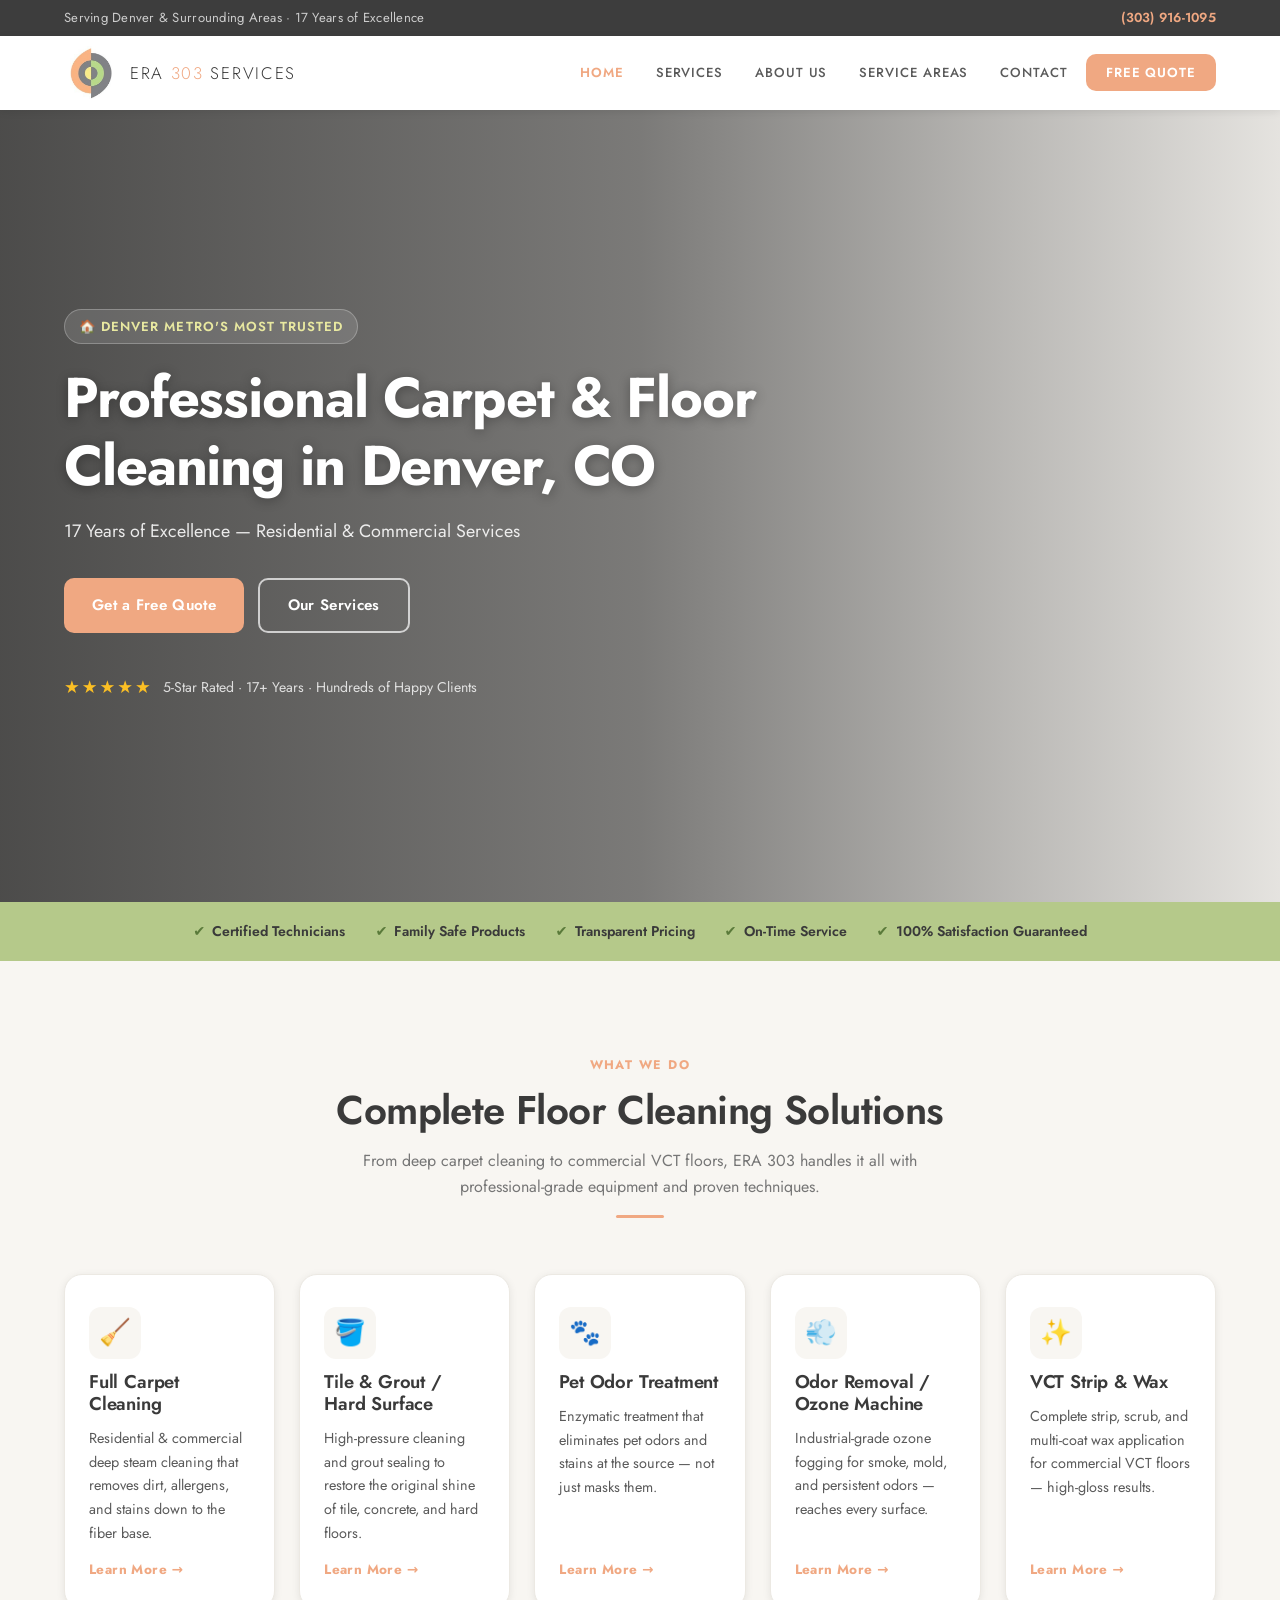
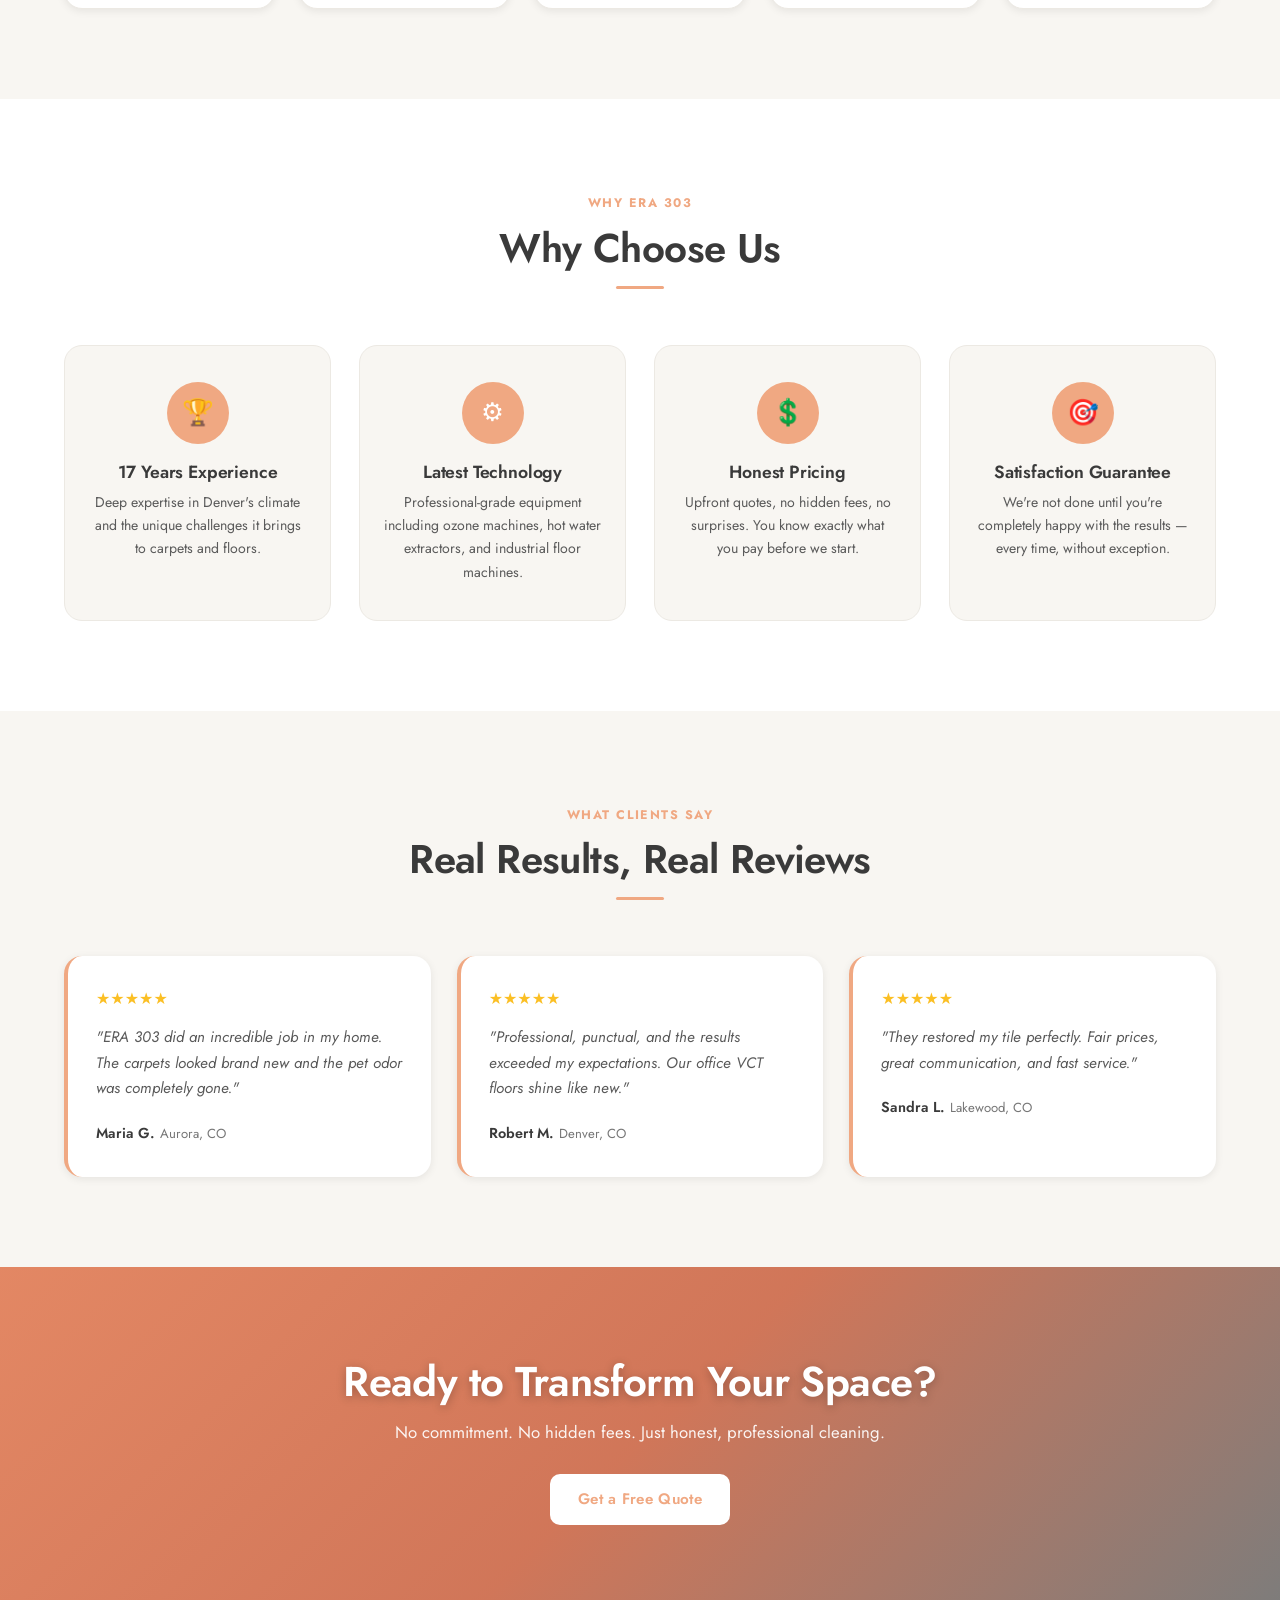
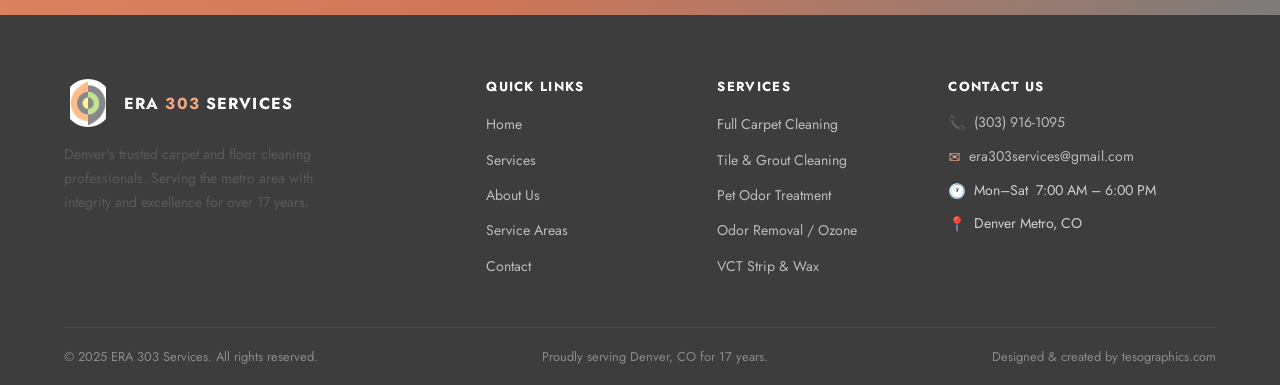
==== index.html @ 2f14921b "Areas: remove map placeholder; Footer: add tesographics.com credit Co-Authored-By: Claude Sonnet 4.6" ====
<!DOCTYPE html>
<html lang="en">
<head>
  <meta charset="UTF-8" />
  <meta name="viewport" content="width=device-width, initial-scale=1.0" />
  <title>ERA 303 Services | Professional Carpet & Floor Cleaning — Denver, CO</title>
  <meta name="description" content="ERA 303 Services — 17 years of professional carpet, tile, and floor cleaning across Denver and the surrounding metro area. Get a free quote today." />
  <link rel="stylesheet" href="styles.css" />
  <link rel="preconnect" href="https://fonts.googleapis.com" />
  <link rel="preconnect" href="https://fonts.gstatic.com" crossorigin />
  <link href="https://fonts.googleapis.com/css2?family=Cormorant+Garamond:ital,wght@0,400;0,500;0,600;0,700;1,400;1,600&family=Jost:wght@300;400;500;600;700&display=swap" rel="stylesheet" />
</head>
<body>

  <!-- TOP BAR -->
  <div class="top-bar">
    <div class="container">
      <span>Serving Denver &amp; Surrounding Areas &middot; 17 Years of Excellence</span>
      <a href="tel:+13039161095">(303) 916-1095</a>
    </div>
  </div>

  <!-- NAVBAR -->
  <header class="navbar">
    <div class="container">
      <nav class="nav-inner">
        <a href="index.html" class="nav-logo">
          <img src="assets/logo-icon.jpg" alt="ERA 303 Services Logo" />
          <span class="nav-logo-text">ERA <span>303</span> SERVICES</span>
        </a>
        <ul class="nav-links">
          <li><a href="index.html" class="active">Home</a></li>
          <li><a href="services.html">Services</a></li>
          <li><a href="about.html">About Us</a></li>
          <li><a href="areas.html">Service Areas</a></li>
          <li><a href="contact.html">Contact</a></li>
          <li><a href="contact.html" class="nav-cta">Free Quote</a></li>
        </ul>
        <button class="hamburger" aria-label="Toggle menu" aria-expanded="false">
          <span></span><span></span><span></span>
        </button>
      </nav>
    </div>
    <nav class="mobile-nav" aria-label="Mobile navigation">
      <a href="index.html" class="active">Home</a>
      <a href="services.html">Services</a>
      <a href="about.html">About Us</a>
      <a href="areas.html">Service Areas</a>
      <a href="contact.html">Contact</a>
      <a href="contact.html" class="nav-cta">Free Quote</a>
    </nav>
  </header>

  <main>

    <!-- HERO -->
    <section class="hero">
      <video class="hero-video" autoplay muted loop playsinline preload="auto">
        <source src="assets/hero-video.mp4" type="video/mp4">
      </video>
      <div class="hero-overlay"></div>
      <div class="container">
        <div class="hero-content">
          <div class="hero-badge">&#127968; Denver Metro's Most Trusted</div>
          <h1>Professional Carpet &amp; Floor Cleaning in Denver, CO</h1>
          <p class="hero-sub">17 Years of Excellence &mdash; Residential &amp; Commercial Services</p>
          <div class="hero-buttons">
            <a href="contact.html" class="btn btn-primary">Get a Free Quote</a>
            <a href="services.html" class="btn btn-outline">Our Services</a>
          </div>
          <div class="hero-stars">
            <span class="stars">&#9733;&#9733;&#9733;&#9733;&#9733;</span>
            <span>5-Star Rated &middot; 17+ Years &middot; Hundreds of Happy Clients</span>
          </div>
        </div>
      </div>
    </section>

    <!-- TRUST STRIP -->
    <div class="trust-strip">
      <div class="container">
        <ul>
          <li>Certified Technicians</li>
          <li>Family Safe Products</li>
          <li>Transparent Pricing</li>
          <li>On-Time Service</li>
          <li>100% Satisfaction Guaranteed</li>
        </ul>
      </div>
    </div>

    <!-- SERVICES PREVIEW -->
    <section class="section" id="services">
      <div class="container">
        <div class="section-header fade-up">
          <span class="overline">What We Do</span>
          <h2>Complete Floor Cleaning Solutions</h2>
          <p>From deep carpet cleaning to commercial VCT floors, ERA 303 handles it all with professional-grade equipment and proven techniques.</p>
          <div class="divider"></div>
        </div>
        <div class="services-grid">
          <div class="service-card fade-up delay-1">
            <div class="service-icon">🧹</div>
            <h3>Full Carpet Cleaning</h3>
            <p>Residential &amp; commercial deep steam cleaning that removes dirt, allergens, and stains down to the fiber base.</p>
            <a href="services.html" class="learn-more">Learn More →</a>
          </div>
          <div class="service-card fade-up delay-2">
            <div class="service-icon">🪣</div>
            <h3>Tile &amp; Grout / Hard Surface</h3>
            <p>High-pressure cleaning and grout sealing to restore the original shine of tile, concrete, and hard floors.</p>
            <a href="services.html" class="learn-more">Learn More →</a>
          </div>
          <div class="service-card fade-up delay-3">
            <div class="service-icon">🐾</div>
            <h3>Pet Odor Treatment</h3>
            <p>Enzymatic treatment that eliminates pet odors and stains at the source — not just masks them.</p>
            <a href="services.html" class="learn-more">Learn More →</a>
          </div>
          <div class="service-card fade-up delay-4">
            <div class="service-icon">💨</div>
            <h3>Odor Removal / Ozone Machine</h3>
            <p>Industrial-grade ozone fogging for smoke, mold, and persistent odors — reaches every surface.</p>
            <a href="services.html" class="learn-more">Learn More →</a>
          </div>
          <div class="service-card fade-up delay-1">
            <div class="service-icon">✨</div>
            <h3>VCT Strip &amp; Wax</h3>
            <p>Complete strip, scrub, and multi-coat wax application for commercial VCT floors — high-gloss results.</p>
            <a href="services.html" class="learn-more">Learn More →</a>
          </div>
        </div>
      </div>
    </section>

    <!-- WHY CHOOSE US -->
    <section class="section section-alt">
      <div class="container">
        <div class="section-header fade-up">
          <span class="overline">Why ERA 303</span>
          <h2>Why Choose Us</h2>
          <div class="divider"></div>
        </div>
        <div class="features-grid">
          <div class="feature-block fade-up delay-1">
            <div class="feature-icon">🏆</div>
            <h3>17 Years Experience</h3>
            <p>Deep expertise in Denver's climate and the unique challenges it brings to carpets and floors.</p>
          </div>
          <div class="feature-block fade-up delay-2">
            <div class="feature-icon">⚙️</div>
            <h3>Latest Technology</h3>
            <p>Professional-grade equipment including ozone machines, hot water extractors, and industrial floor machines.</p>
          </div>
          <div class="feature-block fade-up delay-3">
            <div class="feature-icon">💲</div>
            <h3>Honest Pricing</h3>
            <p>Upfront quotes, no hidden fees, no surprises. You know exactly what you pay before we start.</p>
          </div>
          <div class="feature-block fade-up delay-4">
            <div class="feature-icon">🎯</div>
            <h3>Satisfaction Guarantee</h3>
            <p>We're not done until you're completely happy with the results — every time, without exception.</p>
          </div>
        </div>
      </div>
    </section>

    <!-- TESTIMONIALS -->
    <section class="section">
      <div class="container">
        <div class="section-header fade-up">
          <span class="overline">What Clients Say</span>
          <h2>Real Results, Real Reviews</h2>
          <div class="divider"></div>
        </div>
        <div class="testimonials-grid">
          <div class="testimonial-card fade-up delay-1">
            <div class="testimonial-stars">&#9733;&#9733;&#9733;&#9733;&#9733;</div>
            <p class="testimonial-text">"ERA 303 did an incredible job in my home. The carpets looked brand new and the pet odor was completely gone."</p>
            <div class="testimonial-author">
              <strong>Maria G.</strong>
              <span>Aurora, CO</span>
            </div>
          </div>
          <div class="testimonial-card fade-up delay-2">
            <div class="testimonial-stars">&#9733;&#9733;&#9733;&#9733;&#9733;</div>
            <p class="testimonial-text">"Professional, punctual, and the results exceeded my expectations. Our office VCT floors shine like new."</p>
            <div class="testimonial-author">
              <strong>Robert M.</strong>
              <span>Denver, CO</span>
            </div>
          </div>
          <div class="testimonial-card fade-up delay-3">
            <div class="testimonial-stars">&#9733;&#9733;&#9733;&#9733;&#9733;</div>
            <p class="testimonial-text">"They restored my tile perfectly. Fair prices, great communication, and fast service."</p>
            <div class="testimonial-author">
              <strong>Sandra L.</strong>
              <span>Lakewood, CO</span>
            </div>
          </div>
        </div>
      </div>
    </section>

    <!-- CTA BANNER -->
    <section class="cta-banner">
      <div class="container">
        <h2 class="fade-up">Ready to Transform Your Space?</h2>
        <p class="fade-up delay-1">No commitment. No hidden fees. Just honest, professional cleaning.</p>
        <a href="contact.html" class="btn btn-white fade-up delay-2">Get a Free Quote</a>
      </div>
    </section>

  </main>

  <!-- FOOTER -->
  <footer class="footer">
    <div class="container">
      <div class="footer-grid">
        <div class="footer-brand">
          <div class="footer-logo-wrap">
            <img src="assets/logo-icon.jpg" alt="ERA 303 Services Logo" />
            <div class="footer-logo-name">ERA <span>303</span> SERVICES</div>
          </div>
          <p class="footer-tagline">Denver's trusted carpet and floor cleaning professionals. Serving the metro area with integrity and excellence for over 17 years.</p>
        </div>
        <div>
          <h4>Quick Links</h4>
          <ul>
            <li><a href="index.html">Home</a></li>
            <li><a href="services.html">Services</a></li>
            <li><a href="about.html">About Us</a></li>
            <li><a href="areas.html">Service Areas</a></li>
            <li><a href="contact.html">Contact</a></li>
          </ul>
        </div>
        <div>
          <h4>Services</h4>
          <ul>
            <li><a href="services.html">Full Carpet Cleaning</a></li>
            <li><a href="services.html">Tile &amp; Grout Cleaning</a></li>
            <li><a href="services.html">Pet Odor Treatment</a></li>
            <li><a href="services.html">Odor Removal / Ozone</a></li>
            <li><a href="services.html">VCT Strip &amp; Wax</a></li>
          </ul>
        </div>
        <div>
          <h4>Contact Us</h4>
          <ul class="footer-contact">
            <li><span class="fc-icon">📞</span><a href="tel:+13039161095">(303) 916-1095</a></li>
            <li><span class="fc-icon">✉️</span><a href="mailto:era303services@gmail.com">era303services@gmail.com</a></li>
            <li><span class="fc-icon">🕐</span><span>Mon–Sat &nbsp;7:00 AM – 6:00 PM</span></li>
            <li><span class="fc-icon">📍</span><span>Denver Metro, CO</span></li>
          </ul>
        </div>
      </div>
      <div class="footer-bottom">
        <span>&copy; 2025 ERA 303 Services. All rights reserved.</span>
        <span>Proudly serving Denver, CO for 17 years.</span>
        <span>Designed &amp; created by <a href="https://tesographics.com" target="_blank" rel="noopener" class="footer-credit">tesographics.com</a></span>
      </div>
    </div>
  </footer>

  <script src="main.js"></script>
</body>
</html>
---- styles.css ----
/* ============================================
   ERA 303 Services — styles.css
   ============================================ */

/* --- Google Fonts --- */
@import url('https://fonts.googleapis.com/css2?family=Cormorant+Garamond:ital,wght@0,400;0,500;0,600;0,700;1,400;1,600&family=Jost:wght@300;400;500;600;700&display=swap');

/* --- CSS Variables --- */
:root {
  --charcoal:    #5a5a5a;
  --salmon:      #f0a882;
  --olive:       #b5c98a;
  --lime:        #e8e8a0;
  --offwhite:    #f8f6f2;
  --dark:        #3a3a3a;
  --white:       #ffffff;
  --charcoal-dk: #3d3d3d;
  --charcoal-lt: #767676;
  --shadow-sm:   0 2px 8px rgba(0,0,0,.08);
  --shadow-md:   0 6px 24px rgba(0,0,0,.12);
  --shadow-lg:   0 12px 40px rgba(0,0,0,.15);
  --radius:      10px;
  --radius-lg:   18px;
  --transition:  .3s ease;
  --font-display: 'Cormorant Garamond', Georgia, serif;
  --font-body:    'Jost', system-ui, sans-serif;
}

/* --- Reset --- */
*, *::before, *::after { box-sizing: border-box; margin: 0; padding: 0; }
html { scroll-behavior: smooth; }
body {
  font-family: var(--font-body);
  background: var(--offwhite);
  color: var(--dark);
  line-height: 1.65;
  font-size: 16px;
}
img { display: block; max-width: 100%; }
a { color: inherit; text-decoration: none; }
ul { list-style: none; }
button { cursor: pointer; font-family: var(--font-body); border: none; }

/* --- Typography --- */
h1, h2, h3, h4 { font-family: var(--font-body); line-height: 1.2; color: var(--dark); }
h1 { font-size: clamp(2rem, 5vw, 3.5rem); font-weight: 700; letter-spacing: -0.02em; }
h2 { font-size: clamp(1.6rem, 3.5vw, 2.5rem); font-weight: 600; letter-spacing: -0.015em; }
h3 { font-size: clamp(1.15rem, 2.5vw, 1.6rem); font-weight: 600; letter-spacing: -0.01em; }
h4 { font-size: 1.1rem; font-weight: 600; letter-spacing: 0; }
p  { font-size: 1rem; color: var(--charcoal); }

/* ============================================
   TOP BAR
   ============================================ */
.top-bar {
  background: var(--charcoal-dk);
  color: #ccc;
  font-size: .82rem;
  font-weight: 400;
  letter-spacing: .02em;
  padding: 7px 0;
}
.top-bar .container {
  display: flex;
  justify-content: space-between;
  align-items: center;
  gap: 12px;
}
.top-bar a {
  color: var(--salmon);
  font-weight: 600;
  transition: color var(--transition);
}
.top-bar a:hover { color: var(--lime); }

/* ============================================
   NAVBAR
   ============================================ */
.navbar {
  background: var(--white);
  box-shadow: var(--shadow-sm);
  position: sticky;
  top: 0;
  z-index: 1000;
  transition: box-shadow var(--transition);
}
.navbar.scrolled { box-shadow: var(--shadow-md); }
.nav-inner {
  display: flex;
  align-items: center;
  justify-content: space-between;
  padding: 10px 0;
  gap: 16px;
}
.nav-logo {
  display: flex;
  align-items: center;
  gap: 12px;
  text-decoration: none;
}
.nav-logo img {
  height: 54px;
  width: 54px;
  object-fit: contain;
  border-radius: 50%;
}
.nav-logo-text {
  font-family: var(--font-body);
  font-size: 1.05rem;
  font-weight: 300;
  color: var(--dark);
  line-height: 1.2;
  text-transform: uppercase;
  letter-spacing: 0.1em;
}
.nav-logo-text span { color: var(--salmon); }
.nav-links {
  display: flex;
  align-items: center;
  gap: 4px;
}
.nav-links a {
  font-size: .82rem;
  font-weight: 500;
  letter-spacing: .07em;
  text-transform: uppercase;
  padding: 7px 14px;
  border-radius: 6px;
  color: var(--charcoal);
  transition: background var(--transition), color var(--transition);
}
.nav-links a:hover { background: var(--offwhite); color: var(--dark); }
.nav-links a.active { color: var(--salmon); font-weight: 600; }
.nav-cta {
  background: var(--salmon);
  color: var(--white) !important;
  padding: 9px 20px !important;
  border-radius: var(--radius) !important;
  font-weight: 600 !important;
  transition: background var(--transition), transform var(--transition) !important;
}
.nav-cta:hover { background: #e5906c !important; transform: translateY(-1px); }

/* Hamburger */
.hamburger {
  display: none;
  flex-direction: column;
  gap: 5px;
  background: none;
  padding: 6px;
  border-radius: 6px;
}
.hamburger span {
  display: block;
  width: 24px;
  height: 2px;
  background: var(--dark);
  border-radius: 2px;
  transition: transform var(--transition), opacity var(--transition);
}
.hamburger.open span:nth-child(1) { transform: translateY(7px) rotate(45deg); }
.hamburger.open span:nth-child(2) { opacity: 0; }
.hamburger.open span:nth-child(3) { transform: translateY(-7px) rotate(-45deg); }

/* Mobile nav */
.mobile-nav {
  display: none;
  flex-direction: column;
  background: var(--white);
  border-top: 1px solid #eee;
  padding: 12px 0 16px;
}
.mobile-nav.open { display: flex; }
.mobile-nav a {
  padding: 11px 24px;
  font-size: .82rem;
  font-weight: 500;
  letter-spacing: .07em;
  text-transform: uppercase;
  color: var(--charcoal);
  transition: background var(--transition);
}
.mobile-nav a:hover { background: var(--offwhite); }
.mobile-nav a.active { color: var(--salmon); font-weight: 600; }
.mobile-nav .nav-cta {
  margin: 8px 24px 0;
  text-align: center;
  padding: 11px 20px !important;
  border-radius: var(--radius) !important;
  background: var(--salmon) !important;
  color: var(--white) !important;
}

/* ============================================
   CONTAINER
   ============================================ */
.container {
  width: 90%;
  max-width: 1180px;
  margin: 0 auto;
}

/* ============================================
   BUTTONS
   ============================================ */
.btn {
  display: inline-flex;
  align-items: center;
  gap: 8px;
  padding: 13px 28px;
  border-radius: var(--radius);
  font-size: .95rem;
  font-weight: 600;
  letter-spacing: .02em;
  transition: transform var(--transition), box-shadow var(--transition), background var(--transition);
}
.btn:hover { transform: translateY(-2px); box-shadow: var(--shadow-md); }
.btn-primary { background: var(--salmon); color: var(--white); }
.btn-primary:hover { background: #e5906c; }
.btn-outline {
  background: transparent;
  color: var(--white);
  border: 2px solid rgba(255,255,255,.7);
}
.btn-outline:hover { background: rgba(255,255,255,.12); border-color: var(--white); }
.btn-dark { background: var(--dark); color: var(--white); }
.btn-dark:hover { background: var(--charcoal-dk); }
.btn-olive { background: var(--olive); color: var(--dark); }
.btn-olive:hover { background: #a4bb7a; }

/* ============================================
   HERO (HOME)
   ============================================ */
.hero {
  position: relative;
  min-height: 88vh;
  display: flex;
  align-items: center;
  overflow: hidden;
}
.hero-video {
  position: absolute;
  inset: 0;
  width: 100%;
  height: 100%;
  object-fit: cover;
  object-position: center;
  filter: brightness(0.72) saturate(0.8) contrast(1.05);
  pointer-events: none;
}
.hero-overlay {
  position: absolute;
  inset: 0;
  background: linear-gradient(
    to right,
    rgba(10,10,10,.72) 0%,
    rgba(20,20,20,.55) 50%,
    rgba(10,10,10,.25) 80%,
    rgba(5,5,5,.08)   100%
  );
}
.hero-content {
  position: relative;
  z-index: 2;
  max-width: 700px;
  padding: 80px 0;
}
.hero-badge {
  display: inline-flex;
  align-items: center;
  gap: 8px;
  background: rgba(255,255,255,.12);
  border: 1px solid rgba(255,255,255,.25);
  color: var(--lime);
  font-size: .82rem;
  font-weight: 600;
  letter-spacing: .08em;
  text-transform: uppercase;
  padding: 6px 14px;
  border-radius: 30px;
  margin-bottom: 20px;
}
.hero h1 { color: var(--white); margin-bottom: 18px; text-shadow: 0 2px 12px rgba(0,0,0,.3); }
.hero-sub {
  font-size: 1.12rem;
  color: rgba(255,255,255,.88);
  margin-bottom: 32px;
  max-width: 540px;
}
.hero-buttons { display: flex; gap: 14px; flex-wrap: wrap; margin-bottom: 40px; }
.hero-stars {
  display: flex;
  align-items: center;
  gap: 10px;
  color: rgba(255,255,255,.8);
  font-size: .88rem;
}
.stars { color: #fbbf24; font-size: 1.1rem; letter-spacing: 2px; }

/* ============================================
   TRUST STRIP
   ============================================ */
.trust-strip {
  background: var(--olive);
  padding: 18px 0;
}
.trust-strip ul {
  display: flex;
  justify-content: center;
  flex-wrap: wrap;
  gap: 10px 30px;
}
.trust-strip li {
  font-size: .88rem;
  font-weight: 600;
  color: var(--dark);
  display: flex;
  align-items: center;
  gap: 7px;
}
.trust-strip li::before { content: '✔'; color: #5a7a3a; font-size: .9rem; }

/* ============================================
   SECTION COMMON
   ============================================ */
.section { padding: 90px 0; }
.section-alt { background: var(--white); }
.section-header { text-align: center; margin-bottom: 56px; }
.section-header .overline {
  display: inline-block;
  font-size: .78rem;
  font-weight: 700;
  letter-spacing: .12em;
  text-transform: uppercase;
  color: var(--salmon);
  margin-bottom: 10px;
}
.section-header h2 { margin-bottom: 14px; }
.section-header p { color: var(--charcoal-lt); max-width: 560px; margin: 0 auto; }
.divider {
  width: 48px;
  height: 3px;
  background: var(--salmon);
  border-radius: 2px;
  margin: 14px auto 0;
}

/* ============================================
   SERVICES CARDS (HOME PREVIEW)
   ============================================ */
.services-grid {
  display: grid;
  grid-template-columns: repeat(auto-fit, minmax(210px, 1fr));
  gap: 24px;
}
.service-card {
  background: var(--white);
  border-radius: var(--radius-lg);
  padding: 32px 24px 28px;
  box-shadow: var(--shadow-sm);
  border: 1px solid #ece9e3;
  transition: transform var(--transition), box-shadow var(--transition);
  display: flex;
  flex-direction: column;
  gap: 12px;
}
.service-card:hover { transform: translateY(-5px); box-shadow: var(--shadow-md); }
.service-icon {
  width: 52px;
  height: 52px;
  border-radius: 12px;
  background: var(--offwhite);
  display: flex;
  align-items: center;
  justify-content: center;
  font-size: 1.6rem;
}
.service-card h3 { font-size: 1.15rem; }
.service-card p { font-size: .9rem; flex: 1; }
.service-card .learn-more {
  font-size: .85rem;
  font-weight: 700;
  color: var(--salmon);
  letter-spacing: .03em;
  display: inline-flex;
  align-items: center;
  gap: 4px;
  transition: gap var(--transition);
}
.service-card:hover .learn-more { gap: 8px; }

/* ============================================
   WHY CHOOSE US
   ============================================ */
.features-grid {
  display: grid;
  grid-template-columns: repeat(auto-fit, minmax(220px, 1fr));
  gap: 28px;
}
.feature-block {
  text-align: center;
  padding: 36px 24px;
  border-radius: var(--radius-lg);
  background: var(--offwhite);
  border: 1px solid #ece9e3;
  transition: transform var(--transition), box-shadow var(--transition);
}
.feature-block:hover { transform: translateY(-4px); box-shadow: var(--shadow-sm); }
.feature-icon {
  width: 62px;
  height: 62px;
  border-radius: 50%;
  background: var(--salmon);
  color: var(--white);
  font-size: 1.6rem;
  display: flex;
  align-items: center;
  justify-content: center;
  margin: 0 auto 18px;
}
.feature-block h3 { font-size: 1.1rem; margin-bottom: 8px; }
.feature-block p { font-size: .88rem; }

/* ============================================
   TESTIMONIALS
   ============================================ */
.testimonials-grid {
  display: grid;
  grid-template-columns: repeat(auto-fit, minmax(280px, 1fr));
  gap: 26px;
}
.testimonial-card {
  background: var(--white);
  border-radius: var(--radius-lg);
  padding: 30px 28px;
  box-shadow: var(--shadow-sm);
  border-left: 4px solid var(--salmon);
  transition: transform var(--transition), box-shadow var(--transition);
}
.testimonial-card:hover { transform: translateY(-4px); box-shadow: var(--shadow-md); }
.testimonial-stars { color: #fbbf24; font-size: 1rem; margin-bottom: 12px; }
.testimonial-text {
  font-size: .95rem;
  color: var(--charcoal);
  font-style: italic;
  margin-bottom: 18px;
  line-height: 1.7;
}
.testimonial-author strong { font-size: .9rem; font-weight: 600; color: var(--dark); }
.testimonial-author span { font-size: .82rem; color: var(--charcoal-lt); }

/* ============================================
   CTA BANNER
   ============================================ */
.cta-banner {
  position: relative;
  padding: 90px 0;
  text-align: center;
  overflow: hidden;
  background-image: url('assets/denver-skyline.jpg');
  background-size: cover;
  background-position: center 55%;
  background-attachment: fixed;
}
.cta-banner::before {
  content: '';
  position: absolute;
  inset: 0;
  background: linear-gradient(
    135deg,
    rgba(224, 120, 80, .88) 0%,
    rgba(200, 90, 55, .82) 50%,
    rgba(90, 90, 90, .78) 100%
  );
}
.cta-banner .container { position: relative; z-index: 1; }
.cta-banner h2 { color: var(--white); font-size: clamp(1.8rem, 3.5vw, 2.6rem); margin-bottom: 12px; text-shadow: 0 2px 10px rgba(0,0,0,.25); }
.cta-banner p { color: rgba(255,255,255,.92); margin-bottom: 28px; font-size: 1.05rem; }
.btn-white { background: var(--white); color: var(--salmon); }
.btn-white:hover { background: #f5f2ee; }

/* ============================================
   PAGE HERO (inner pages)
   ============================================ */
.page-hero {
  background: var(--charcoal-dk);
  padding: 72px 0 60px;
  text-align: center;
}
.page-hero h1 { color: var(--white); margin-bottom: 12px; }
.page-hero p { color: rgba(255,255,255,.72); font-size: 1.05rem; max-width: 520px; margin: 0 auto; }
.page-hero .overline {
  display: inline-block;
  font-size: .76rem;
  font-weight: 700;
  letter-spacing: .14em;
  text-transform: uppercase;
  color: var(--salmon);
  margin-bottom: 10px;
}

/* ============================================
   SERVICES PAGE — Detailed Sections
   ============================================ */
.service-section {
  padding: 72px 0;
  border-bottom: 1px solid #e8e4de;
}
.service-section:last-of-type { border-bottom: none; }
.service-section-inner {
  display: grid;
  grid-template-columns: 1fr 2fr;
  gap: 56px;
  align-items: start;
}
.service-number {
  font-family: var(--font-display);
  font-size: 5rem;
  font-weight: 700;
  color: var(--salmon);
  opacity: .2;
  line-height: 1;
  margin-bottom: 10px;
}
.service-icon-lg {
  width: 72px;
  height: 72px;
  border-radius: var(--radius-lg);
  background: var(--offwhite);
  border: 2px solid #ece9e3;
  display: flex;
  align-items: center;
  justify-content: center;
  font-size: 2rem;
}
.service-side { text-align: center; }
.service-side--photo { text-align: left; }
.service-photo {
  width: 100%;
  height: auto;
  display: block;
  border-radius: var(--radius-lg);
  box-shadow: var(--shadow-md);
}
.service-body h2 { margin-bottom: 14px; }
.service-body > p { margin-bottom: 22px; line-height: 1.8; }
.service-includes {
  background: var(--offwhite);
  border-radius: var(--radius);
  padding: 20px 24px;
  margin-bottom: 24px;
}
.service-includes h4 { margin-bottom: 12px; font-size: .88rem; letter-spacing: .06em; text-transform: uppercase; color: var(--charcoal-lt); }
.service-includes ul { display: flex; flex-direction: column; gap: 7px; }
.service-includes li {
  font-size: .92rem;
  color: var(--charcoal);
  display: flex;
  align-items: flex-start;
  gap: 8px;
}
.service-includes li::before { content: '→'; color: var(--olive); font-weight: 700; flex-shrink: 0; }

/* ============================================
   ABOUT PAGE
   ============================================ */
.about-story { display: grid; grid-template-columns: 1fr 1fr; gap: 60px; align-items: center; }
.about-story-text h2 { margin-bottom: 18px; }
.about-story-text p { margin-bottom: 14px; line-height: 1.8; }
.about-visual {
  background: linear-gradient(135deg, var(--charcoal-dk) 0%, var(--charcoal) 100%);
  border-radius: var(--radius-lg);
  padding: 48px 36px;
  text-align: center;
  color: var(--white);
}
.about-visual .big-number {
  font-family: var(--font-display);
  font-size: 7rem;
  font-weight: 700;
  color: var(--salmon);
  line-height: 1;
  margin-bottom: 8px;
}
.about-visual p { color: rgba(255,255,255,.8); font-size: 1rem; }

.mission-box {
  background: var(--charcoal-dk);
  color: var(--white);
  border-radius: var(--radius-lg);
  padding: 52px 48px;
  text-align: center;
  max-width: 740px;
  margin: 0 auto;
}
.mission-box .overline { color: var(--salmon); display: block; margin-bottom: 12px; font-size: .78rem; font-weight: 700; letter-spacing: .12em; text-transform: uppercase; }
.mission-box h2 { color: var(--white); margin-bottom: 18px; }
.mission-box p { color: rgba(255,255,255,.8); font-size: 1.05rem; line-height: 1.8; }

.why-list { max-width: 640px; margin: 0 auto; display: flex; flex-direction: column; gap: 16px; }
.why-item {
  display: flex;
  align-items: flex-start;
  gap: 14px;
  background: var(--white);
  border-radius: var(--radius);
  padding: 20px 22px;
  box-shadow: var(--shadow-sm);
}
.why-item-icon {
  width: 36px;
  height: 36px;
  border-radius: 50%;
  background: var(--olive);
  color: var(--dark);
  display: flex;
  align-items: center;
  justify-content: center;
  font-size: 1rem;
  flex-shrink: 0;
}
.why-item p { font-size: .93rem; color: var(--charcoal); }

.values-grid { display: grid; grid-template-columns: repeat(3, 1fr); gap: 24px; }
.value-card {
  background: var(--white);
  border-radius: var(--radius-lg);
  padding: 36px 28px;
  text-align: center;
  box-shadow: var(--shadow-sm);
  border-top: 4px solid var(--salmon);
  transition: transform var(--transition), box-shadow var(--transition);
}
.value-card:hover { transform: translateY(-4px); box-shadow: var(--shadow-md); }
.value-icon { font-size: 2.2rem; margin-bottom: 14px; }
.value-card h3 { font-size: 1.2rem; margin-bottom: 10px; }
.value-card p { font-size: .9rem; color: var(--charcoal-lt); }

/* ============================================
   AREAS PAGE
   ============================================ */
.areas-grid {
  display: grid;
  grid-template-columns: repeat(auto-fill, minmax(160px, 1fr));
  gap: 16px;
  margin-bottom: 40px;
}
.area-card {
  background: var(--white);
  border-radius: var(--radius);
  padding: 22px 16px;
  text-align: center;
  box-shadow: var(--shadow-sm);
  border: 1px solid #ece9e3;
  transition: transform var(--transition), box-shadow var(--transition), border-color var(--transition);
  cursor: default;
}
.area-card:hover { transform: translateY(-4px); box-shadow: var(--shadow-md); border-color: var(--olive); }
.area-card .area-dot {
  width: 10px;
  height: 10px;
  border-radius: 50%;
  background: var(--olive);
  margin: 0 auto 10px;
}
.area-card strong { font-size: .95rem; font-weight: 600; color: var(--dark); }
.area-card span { display: block; font-size: .78rem; color: var(--charcoal-lt); margin-top: 3px; }

.areas-note {
  text-align: center;
  background: var(--offwhite);
  border-radius: var(--radius-lg);
  padding: 36px 28px;
  border: 1px dashed #c8c4bc;
  max-width: 560px;
  margin: 0 auto 60px;
}
.areas-note p { margin-bottom: 16px; color: var(--charcoal); }

.map-placeholder {
  background: linear-gradient(135deg, #e2e0da 0%, #d4d1cb 100%);
  border-radius: var(--radius-lg);
  padding: 80px 32px;
  text-align: center;
  border: 2px dashed #b8b4ac;
}
.map-placeholder .map-icon { font-size: 3rem; margin-bottom: 14px; opacity: .5; }
.map-placeholder h3 { color: var(--charcoal); margin-bottom: 8px; }
.map-placeholder p { color: var(--charcoal-lt); font-size: .9rem; }

/* ============================================
   CONTACT PAGE
   ============================================ */
.contact-layout {
  display: grid;
  grid-template-columns: 1fr 1.6fr;
  gap: 52px;
  align-items: start;
}
.contact-info-card {
  background: var(--charcoal-dk);
  color: var(--white);
  border-radius: var(--radius-lg);
  padding: 40px 32px;
  position: sticky;
  top: 100px;
}
.contact-info-card h3 { color: var(--white); font-size: 1.4rem; margin-bottom: 24px; }
.contact-detail {
  display: flex;
  align-items: flex-start;
  gap: 14px;
  margin-bottom: 22px;
}
.contact-detail-icon {
  width: 40px;
  height: 40px;
  border-radius: var(--radius);
  background: rgba(255,255,255,.08);
  display: flex;
  align-items: center;
  justify-content: center;
  font-size: 1.1rem;
  flex-shrink: 0;
}
.contact-detail-text strong { display: block; font-size: .8rem; font-weight: 600; letter-spacing: .07em; text-transform: uppercase; color: var(--salmon); margin-bottom: 3px; }
.contact-detail-text a,
.contact-detail-text span { color: rgba(255,255,255,.85); font-size: .93rem; }
.contact-detail-text a:hover { color: var(--lime); }

.form-card {
  background: var(--white);
  border-radius: var(--radius-lg);
  padding: 40px 36px;
  box-shadow: var(--shadow-md);
}
.form-card h3 { font-size: 1.4rem; margin-bottom: 6px; }
.form-card > p { color: var(--charcoal-lt); margin-bottom: 28px; font-size: .92rem; }

.form-row { display: grid; grid-template-columns: 1fr 1fr; gap: 16px; }
.form-group { margin-bottom: 18px; }
.form-group label {
  display: block;
  font-size: .83rem;
  font-weight: 600;
  color: var(--dark);
  letter-spacing: .04em;
  margin-bottom: 6px;
}
.form-group input,
.form-group select,
.form-group textarea {
  width: 100%;
  padding: 11px 15px;
  border: 1.5px solid #ddd8d0;
  border-radius: var(--radius);
  font-family: var(--font-body);
  font-size: .93rem;
  color: var(--dark);
  background: var(--offwhite);
  transition: border-color var(--transition), box-shadow var(--transition);
  outline: none;
  appearance: none;
}
.form-group input:focus,
.form-group select:focus,
.form-group textarea:focus {
  border-color: var(--salmon);
  box-shadow: 0 0 0 3px rgba(240,168,130,.15);
  background: var(--white);
}
.form-group textarea { resize: vertical; min-height: 120px; }
.form-submit { width: 100%; padding: 14px; font-size: 1rem; }

.thank-you {
  display: none;
  text-align: center;
  padding: 40px 20px;
}
.thank-you.show { display: block; }
.thank-you-icon { font-size: 3rem; margin-bottom: 14px; }
.thank-you h3 { font-size: 1.5rem; margin-bottom: 10px; color: var(--dark); }
.thank-you p { color: var(--charcoal-lt); }

/* ============================================
   FOOTER
   ============================================ */
.footer {
  background: var(--charcoal-dk);
  color: rgba(255,255,255,.75);
  padding: 64px 0 0;
}
.footer-grid {
  display: grid;
  grid-template-columns: 2fr 1fr 1fr 1.4fr;
  gap: 40px;
  padding-bottom: 48px;
  border-bottom: 1px solid rgba(255,255,255,.08);
}
.footer-brand { max-width: 280px; }
.footer-logo-wrap {
  display: flex;
  align-items: center;
  gap: 12px;
  margin-bottom: 16px;
}
.footer-logo-wrap img {
  height: 48px;
  width: 48px;
  object-fit: contain;
  border-radius: 50%;
  filter: brightness(1.05);
}
.footer-logo-name {
  font-family: var(--font-body);
  font-size: 1rem;
  font-weight: 700;
  color: var(--white);
  line-height: 1.2;
  text-transform: uppercase;
  letter-spacing: 0.07em;
}
.footer-logo-name span { color: var(--salmon); }
.footer-tagline { font-size: .88rem; line-height: 1.7; }
.footer h4 { color: var(--white); font-size: .82rem; font-weight: 700; letter-spacing: .1em; text-transform: uppercase; margin-bottom: 16px; }
.footer ul { display: flex; flex-direction: column; gap: 9px; }
.footer ul li a { font-size: .88rem; color: rgba(255,255,255,.65); transition: color var(--transition); }
.footer ul li a:hover { color: var(--salmon); }
.footer-contact li { font-size: .88rem; display: flex; align-items: flex-start; gap: 8px; }
.footer-contact li .fc-icon { color: var(--salmon); flex-shrink: 0; font-size: .9rem; margin-top: 1px; }
.footer-contact li a { color: rgba(255,255,255,.65); }
.footer-contact li a:hover { color: var(--salmon); }

.footer-bottom {
  padding: 18px 0;
  display: flex;
  justify-content: space-between;
  align-items: center;
  font-size: .8rem;
  color: rgba(255,255,255,.4);
  flex-wrap: wrap;
  gap: 8px;
}
.footer-credit { color: rgba(255,255,255,.4); transition: color var(--transition); }
.footer-credit:hover { color: var(--salmon); }

/* ============================================
   ABOUT — Story Split Editorial
   ============================================ */
.story-split {
  position: relative;
  overflow: hidden;
  padding: 0;
  min-height: 580px;
  display: flex;
  align-items: stretch;
}

/* Photo: right panel, absolutely pinned */
.story-photo-panel {
  position: absolute;
  right: 0;
  top: 0;
  bottom: 0;
  width: 56%;
  pointer-events: none;
  background: var(--white); /* blends with section bg so contain whitespace is invisible */
}
.story-photo-panel img {
  width: 100%;
  height: 100%;
  object-fit: contain;        /* show full photo — no cropping */
  object-position: right bottom; /* anchor to right-bottom so tool + person are fully visible */
  display: block;
}
/* Gradient fade: covers only the left edge of the panel */
.story-photo-fade {
  position: absolute;
  inset: 0;
  background: linear-gradient(
    to right,
    var(--white)              0%,
    var(--white)              8%,
    rgba(255,255,255,.75)    22%,
    rgba(255,255,255,.25)    36%,
    rgba(255,255,255,.04)    48%,
    transparent              58%
  );
}

/* Text column: left half, in-flow */
.story-text-col {
  position: relative;
  z-index: 2;
  width: 50%;
  padding: 90px 0 90px calc((100vw - 1180px) / 2);
  padding-left: max(5%, calc((100vw - 1180px) / 2));
  padding-right: 48px;
}
.story-text-col .overline {
  display: inline-block;
  font-size: .78rem;
  font-weight: 700;
  letter-spacing: .12em;
  text-transform: uppercase;
  color: var(--salmon);
  margin-bottom: 10px;
}
.story-text-col h2 { margin-bottom: 20px; }
.story-text-col p  { margin-bottom: 14px; line-height: 1.85; }

/* Stat badge */
.story-stat {
  display: flex;
  align-items: center;
  gap: 16px;
  margin-top: 36px;
  padding: 18px 22px;
  background: var(--charcoal-dk);
  border-radius: var(--radius-lg);
  border-left: 4px solid var(--salmon);
  max-width: 320px;
}
.story-stat-number {
  font-family: var(--font-display);
  font-size: 3.2rem;
  font-weight: 700;
  color: var(--salmon);
  line-height: 1;
  flex-shrink: 0;
}
.story-stat-text strong {
  display: block;
  font-size: .9rem;
  font-weight: 600;
  color: var(--white);
  margin-bottom: 2px;
}
.story-stat-text span { font-size: .8rem; color: rgba(255,255,255,.6); }

/* ============================================
   SCROLL ANIMATIONS
   ============================================ */
.fade-up {
  opacity: 0;
  transform: translateY(28px);
  transition: opacity .55s ease, transform .55s ease;
}
.fade-up.visible { opacity: 1; transform: translateY(0); }
.fade-up.delay-1 { transition-delay: .1s; }
.fade-up.delay-2 { transition-delay: .2s; }
.fade-up.delay-3 { transition-delay: .3s; }
.fade-up.delay-4 { transition-delay: .4s; }

/* ============================================
   RESPONSIVE
   ============================================ */
@media (max-width: 1024px) {
  .footer-grid { grid-template-columns: 1fr 1fr; }
  .about-story { grid-template-columns: 1fr; }
  .about-visual { max-width: 420px; }
  .values-grid { grid-template-columns: 1fr 1fr 1fr; }
  .service-section-inner { grid-template-columns: 1fr; }
  .service-side { display: flex; align-items: center; gap: 20px; text-align: left; }
  .service-number { font-size: 3.5rem; margin-bottom: 0; opacity: .15; }
}

@media (max-width: 900px) {
  .hamburger { display: flex; }
  .nav-links { display: none; }
  .contact-layout { grid-template-columns: 1fr; }
  .contact-info-card { position: static; }
  .values-grid { grid-template-columns: 1fr 1fr; }

  /* Story split — stacked on tablet/mobile */
  .story-split {
    flex-direction: column;
    min-height: unset;
  }
  .story-photo-panel {
    position: relative;
    width: 100%;
    height: 420px;
    right: auto; top: auto; bottom: auto;
  }
  .story-photo-panel img {
    object-fit: contain;
    object-position: center bottom;
  }
  .story-photo-fade {
    background: linear-gradient(
      to bottom,
      transparent 50%,
      rgba(255,255,255,.5) 78%,
      var(--white) 100%
    );
  }
  .story-text-col {
    width: 100%;
    padding: 40px 5% 64px;
  }
  .story-stat { max-width: 100%; }
}

@media (max-width: 640px) {
  .section { padding: 64px 0; }
  .hero-content { padding: 60px 0; }
  .form-row { grid-template-columns: 1fr; }
  .footer-grid { grid-template-columns: 1fr; }
  .values-grid { grid-template-columns: 1fr; }
  .hero-buttons { gap: 10px; }
  .mission-box { padding: 36px 24px; }
  .form-card { padding: 28px 20px; }
  .top-bar .container { flex-direction: column; gap: 4px; text-align: center; }
}

@media (max-width: 480px) {
  .areas-grid { grid-template-columns: repeat(2, 1fr); }
  .testimonials-grid { grid-template-columns: 1fr; }
}
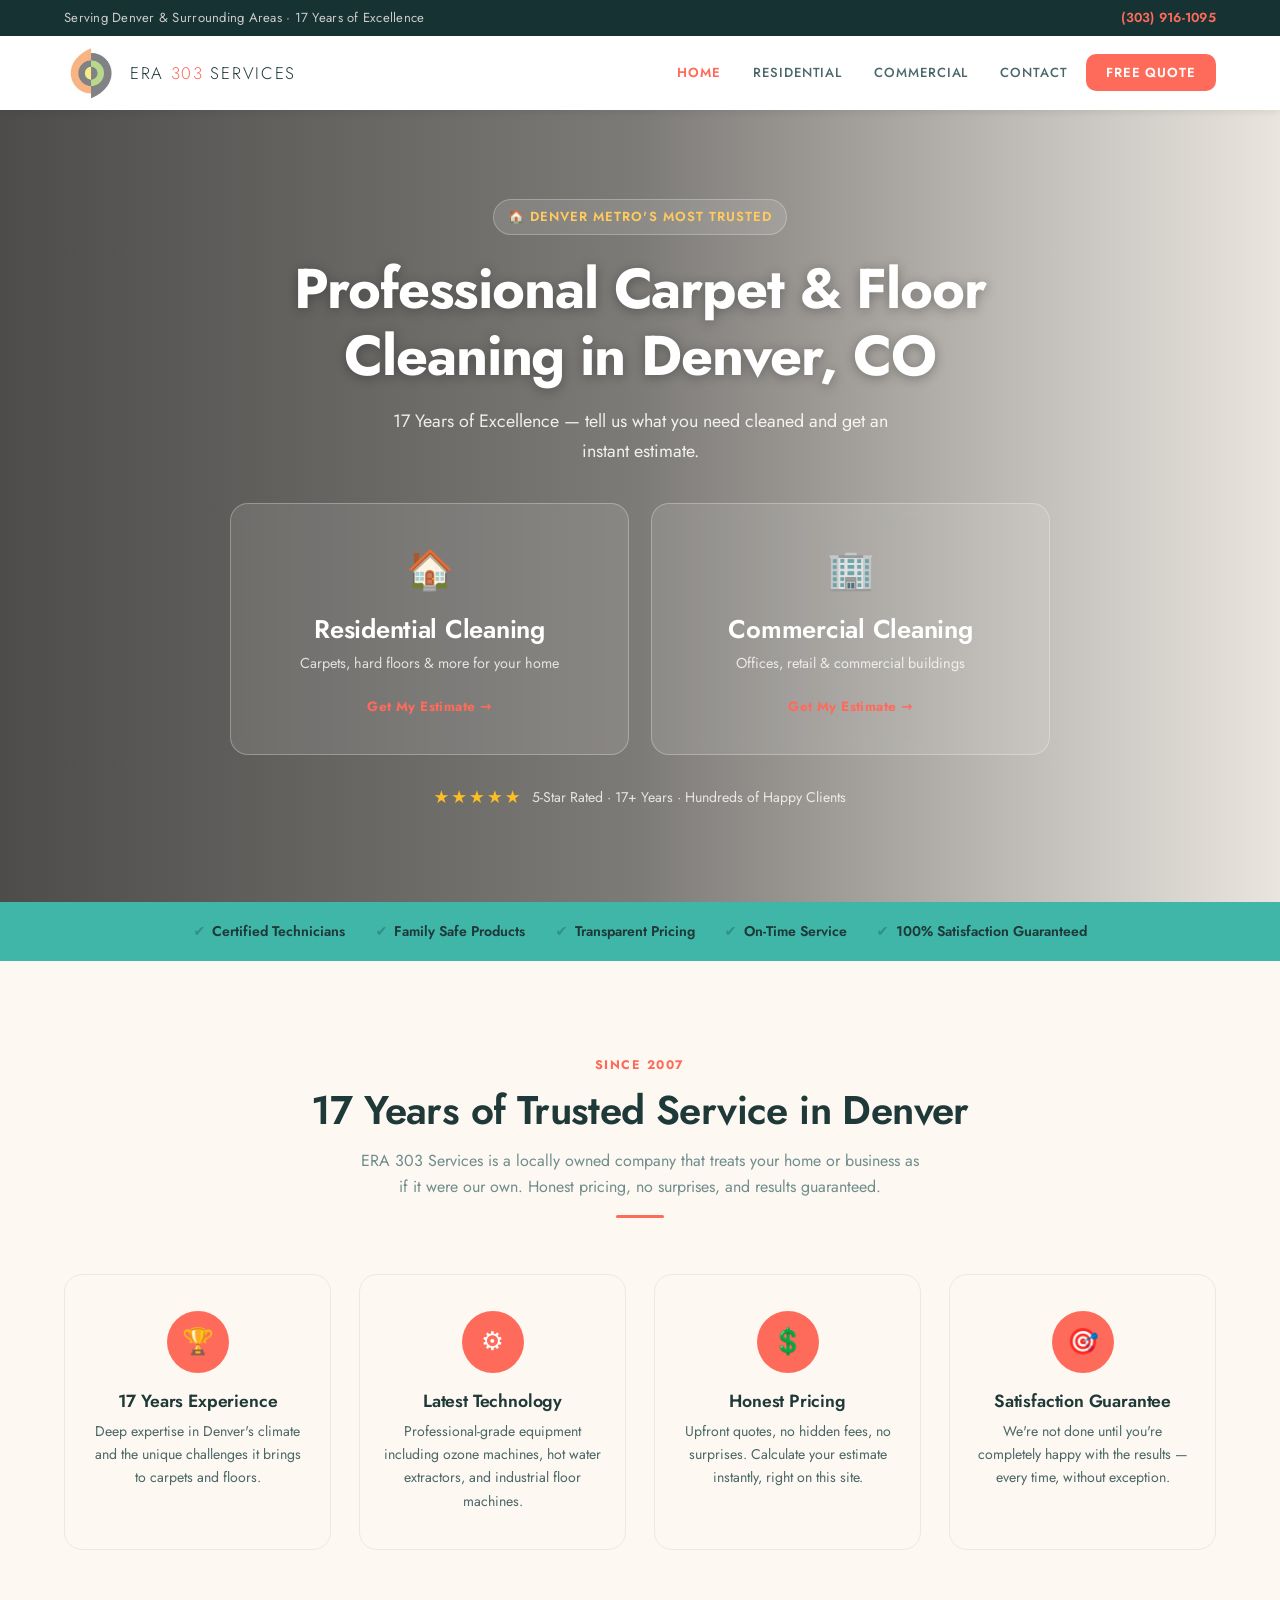
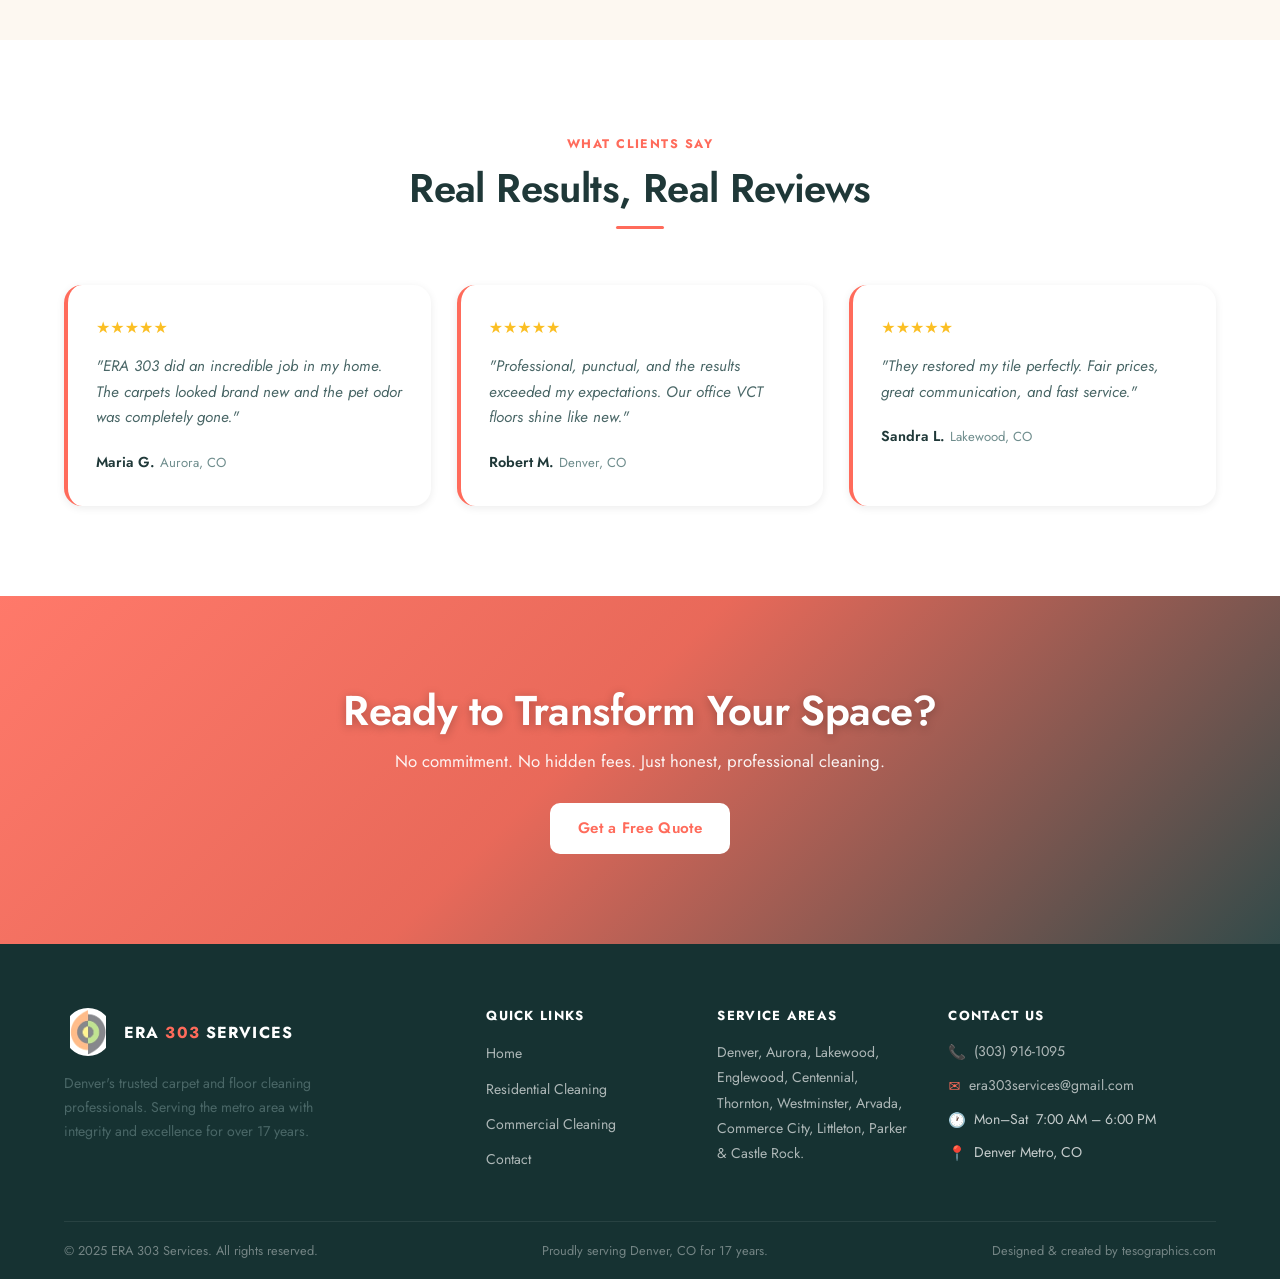
==== commit 6f6ed016: "Redesign: new palette, residential/commercial calculators, 4-page nav - New "aqua & coral" color pal" ====
--- a/index.html
+++ b/index.html
@@ -4,7 +4,7 @@
   <meta charset="UTF-8" />
   <meta name="viewport" content="width=device-width, initial-scale=1.0" />
   <title>ERA 303 Services | Professional Carpet & Floor Cleaning — Denver, CO</title>
-  <meta name="description" content="ERA 303 Services — 17 years of professional carpet, tile, and floor cleaning across Denver and the surrounding metro area. Get a free quote today." />
+  <meta name="description" content="ERA 303 Services — 17 years of professional carpet, tile, and floor cleaning across Denver and the surrounding metro area. Get an instant estimate for your home or business." />
   <link rel="stylesheet" href="styles.css" />
   <link rel="preconnect" href="https://fonts.googleapis.com" />
   <link rel="preconnect" href="https://fonts.gstatic.com" crossorigin />
@@ -30,9 +30,8 @@
         </a>
         <ul class="nav-links">
           <li><a href="index.html" class="active">Home</a></li>
-          <li><a href="services.html">Services</a></li>
-          <li><a href="about.html">About Us</a></li>
-          <li><a href="areas.html">Service Areas</a></li>
+          <li><a href="residential.html">Residential</a></li>
+          <li><a href="commercial.html">Commercial</a></li>
           <li><a href="contact.html">Contact</a></li>
           <li><a href="contact.html" class="nav-cta">Free Quote</a></li>
         </ul>
@@ -43,9 +42,8 @@
     </div>
     <nav class="mobile-nav" aria-label="Mobile navigation">
       <a href="index.html" class="active">Home</a>
-      <a href="services.html">Services</a>
-      <a href="about.html">About Us</a>
-      <a href="areas.html">Service Areas</a>
+      <a href="residential.html">Residential</a>
+      <a href="commercial.html">Commercial</a>
       <a href="contact.html">Contact</a>
       <a href="contact.html" class="nav-cta">Free Quote</a>
     </nav>
@@ -53,21 +51,33 @@
 
   <main>
 
-    <!-- HERO -->
+    <!-- HERO — pick Residential or Commercial -->
     <section class="hero">
       <video class="hero-video" autoplay muted loop playsinline preload="auto">
         <source src="assets/hero-video.mp4" type="video/mp4">
       </video>
       <div class="hero-overlay"></div>
       <div class="container">
-        <div class="hero-content">
+        <div class="hero-content hero-content--center">
           <div class="hero-badge">&#127968; Denver Metro's Most Trusted</div>
           <h1>Professional Carpet &amp; Floor Cleaning in Denver, CO</h1>
-          <p class="hero-sub">17 Years of Excellence &mdash; Residential &amp; Commercial Services</p>
-          <div class="hero-buttons">
-            <a href="contact.html" class="btn btn-primary">Get a Free Quote</a>
-            <a href="services.html" class="btn btn-outline">Our Services</a>
-          </div>
+          <p class="hero-sub">17 Years of Excellence &mdash; tell us what you need cleaned and get an instant estimate.</p>
+
+          <div class="choice-grid">
+            <a href="residential.html" class="choice-card">
+              <div class="choice-icon">&#127968;</div>
+              <h3>Residential Cleaning</h3>
+              <p>Carpets, hard floors &amp; more for your home</p>
+              <span class="choice-cta">Get My Estimate &rarr;</span>
+            </a>
+            <a href="commercial.html" class="choice-card">
+              <div class="choice-icon">&#127970;</div>
+              <h3>Commercial Cleaning</h3>
+              <p>Offices, retail &amp; commercial buildings</p>
+              <span class="choice-cta">Get My Estimate &rarr;</span>
+            </a>
+          </div>
+
           <div class="hero-stars">
             <span class="stars">&#9733;&#9733;&#9733;&#9733;&#9733;</span>
             <span>5-Star Rated &middot; 17+ Years &middot; Hundreds of Happy Clients</span>
@@ -89,76 +99,33 @@
       </div>
     </div>
 
-    <!-- SERVICES PREVIEW -->
-    <section class="section" id="services">
+    <!-- WHY CHOOSE US -->
+    <section class="section">
       <div class="container">
         <div class="section-header fade-up">
-          <span class="overline">What We Do</span>
-          <h2>Complete Floor Cleaning Solutions</h2>
-          <p>From deep carpet cleaning to commercial VCT floors, ERA 303 handles it all with professional-grade equipment and proven techniques.</p>
-          <div class="divider"></div>
-        </div>
-        <div class="services-grid">
-          <div class="service-card fade-up delay-1">
-            <div class="service-icon">🧹</div>
-            <h3>Full Carpet Cleaning</h3>
-            <p>Residential &amp; commercial deep steam cleaning that removes dirt, allergens, and stains down to the fiber base.</p>
-            <a href="services.html" class="learn-more">Learn More →</a>
-          </div>
-          <div class="service-card fade-up delay-2">
-            <div class="service-icon">🪣</div>
-            <h3>Tile &amp; Grout / Hard Surface</h3>
-            <p>High-pressure cleaning and grout sealing to restore the original shine of tile, concrete, and hard floors.</p>
-            <a href="services.html" class="learn-more">Learn More →</a>
-          </div>
-          <div class="service-card fade-up delay-3">
-            <div class="service-icon">🐾</div>
-            <h3>Pet Odor Treatment</h3>
-            <p>Enzymatic treatment that eliminates pet odors and stains at the source — not just masks them.</p>
-            <a href="services.html" class="learn-more">Learn More →</a>
-          </div>
-          <div class="service-card fade-up delay-4">
-            <div class="service-icon">💨</div>
-            <h3>Odor Removal / Ozone Machine</h3>
-            <p>Industrial-grade ozone fogging for smoke, mold, and persistent odors — reaches every surface.</p>
-            <a href="services.html" class="learn-more">Learn More →</a>
-          </div>
-          <div class="service-card fade-up delay-1">
-            <div class="service-icon">✨</div>
-            <h3>VCT Strip &amp; Wax</h3>
-            <p>Complete strip, scrub, and multi-coat wax application for commercial VCT floors — high-gloss results.</p>
-            <a href="services.html" class="learn-more">Learn More →</a>
-          </div>
-        </div>
-      </div>
-    </section>
-
-    <!-- WHY CHOOSE US -->
-    <section class="section section-alt">
-      <div class="container">
-        <div class="section-header fade-up">
-          <span class="overline">Why ERA 303</span>
-          <h2>Why Choose Us</h2>
+          <span class="overline">Since 2007</span>
+          <h2>17 Years of Trusted Service in Denver</h2>
+          <p>ERA 303 Services is a locally owned company that treats your home or business as if it were our own. Honest pricing, no surprises, and results guaranteed.</p>
           <div class="divider"></div>
         </div>
         <div class="features-grid">
           <div class="feature-block fade-up delay-1">
-            <div class="feature-icon">🏆</div>
+            <div class="feature-icon">&#127942;</div>
             <h3>17 Years Experience</h3>
             <p>Deep expertise in Denver's climate and the unique challenges it brings to carpets and floors.</p>
           </div>
           <div class="feature-block fade-up delay-2">
-            <div class="feature-icon">⚙️</div>
+            <div class="feature-icon">&#9881;&#65039;</div>
             <h3>Latest Technology</h3>
             <p>Professional-grade equipment including ozone machines, hot water extractors, and industrial floor machines.</p>
           </div>
           <div class="feature-block fade-up delay-3">
-            <div class="feature-icon">💲</div>
+            <div class="feature-icon">&#128178;</div>
             <h3>Honest Pricing</h3>
-            <p>Upfront quotes, no hidden fees, no surprises. You know exactly what you pay before we start.</p>
+            <p>Upfront quotes, no hidden fees, no surprises. Calculate your estimate instantly, right on this site.</p>
           </div>
           <div class="feature-block fade-up delay-4">
-            <div class="feature-icon">🎯</div>
+            <div class="feature-icon">&#127919;</div>
             <h3>Satisfaction Guarantee</h3>
             <p>We're not done until you're completely happy with the results — every time, without exception.</p>
           </div>
@@ -167,7 +134,7 @@
     </section>
 
     <!-- TESTIMONIALS -->
-    <section class="section">
+    <section class="section section-alt">
       <div class="container">
         <div class="section-header fade-up">
           <span class="overline">What Clients Say</span>
@@ -229,29 +196,22 @@
           <h4>Quick Links</h4>
           <ul>
             <li><a href="index.html">Home</a></li>
-            <li><a href="services.html">Services</a></li>
-            <li><a href="about.html">About Us</a></li>
-            <li><a href="areas.html">Service Areas</a></li>
+            <li><a href="residential.html">Residential Cleaning</a></li>
+            <li><a href="commercial.html">Commercial Cleaning</a></li>
             <li><a href="contact.html">Contact</a></li>
           </ul>
         </div>
         <div>
-          <h4>Services</h4>
-          <ul>
-            <li><a href="services.html">Full Carpet Cleaning</a></li>
-            <li><a href="services.html">Tile &amp; Grout Cleaning</a></li>
-            <li><a href="services.html">Pet Odor Treatment</a></li>
-            <li><a href="services.html">Odor Removal / Ozone</a></li>
-            <li><a href="services.html">VCT Strip &amp; Wax</a></li>
-          </ul>
+          <h4>Service Areas</h4>
+          <p style="font-size:.88rem;line-height:1.8;color:rgba(255,255,255,.65);">Denver, Aurora, Lakewood, Englewood, Centennial, Thornton, Westminster, Arvada, Commerce City, Littleton, Parker &amp; Castle Rock.</p>
         </div>
         <div>
           <h4>Contact Us</h4>
           <ul class="footer-contact">
-            <li><span class="fc-icon">📞</span><a href="tel:+13039161095">(303) 916-1095</a></li>
-            <li><span class="fc-icon">✉️</span><a href="mailto:era303services@gmail.com">era303services@gmail.com</a></li>
-            <li><span class="fc-icon">🕐</span><span>Mon–Sat &nbsp;7:00 AM – 6:00 PM</span></li>
-            <li><span class="fc-icon">📍</span><span>Denver Metro, CO</span></li>
+            <li><span class="fc-icon">&#128222;</span><a href="tel:+13039161095">(303) 916-1095</a></li>
+            <li><span class="fc-icon">&#9993;&#65039;</span><a href="mailto:era303services@gmail.com">era303services@gmail.com</a></li>
+            <li><span class="fc-icon">&#128336;</span><span>Mon&ndash;Sat &nbsp;7:00 AM &ndash; 6:00 PM</span></li>
+            <li><span class="fc-icon">&#128205;</span><span>Denver Metro, CO</span></li>
           </ul>
         </div>
       </div>
--- a/styles.css
+++ b/styles.css
@@ -7,15 +7,18 @@
 
 /* --- CSS Variables --- */
 :root {
-  --charcoal:    #5a5a5a;
-  --salmon:      #f0a882;
-  --olive:       #b5c98a;
-  --lime:        #e8e8a0;
-  --offwhite:    #f8f6f2;
-  --dark:        #3a3a3a;
+  /* Aqua & Coral — fresh, clean, warm-inviting palette */
+  --charcoal:    #4a6767;
+  --salmon:      #ff6b5b;   /* coral — primary accent / CTAs */
+  --salmon-dk:   #e5503f;
+  --olive:       #3fb6a8;   /* teal-aqua — secondary accent */
+  --olive-dk:    #2f9186;
+  --lime:        #ffcb5e;   /* warm gold — highlights */
+  --offwhite:    #fdf8f1;   /* warm cream background */
+  --dark:        #1f3838;   /* deep teal-charcoal — headings */
   --white:       #ffffff;
-  --charcoal-dk: #3d3d3d;
-  --charcoal-lt: #767676;
+  --charcoal-dk: #163232;   /* deep teal — dark panels/footer */
+  --charcoal-lt: #6f8d8d;
   --shadow-sm:   0 2px 8px rgba(0,0,0,.08);
   --shadow-md:   0 6px 24px rgba(0,0,0,.12);
   --shadow-lg:   0 12px 40px rgba(0,0,0,.15);
@@ -139,7 +142,7 @@
   font-weight: 600 !important;
   transition: background var(--transition), transform var(--transition) !important;
 }
-.nav-cta:hover { background: #e5906c !important; transform: translateY(-1px); }
+.nav-cta:hover { background: #e5503f !important; transform: translateY(-1px); }
 
 /* Hamburger */
 .hamburger {
@@ -216,7 +219,7 @@
 }
 .btn:hover { transform: translateY(-2px); box-shadow: var(--shadow-md); }
 .btn-primary { background: var(--salmon); color: var(--white); }
-.btn-primary:hover { background: #e5906c; }
+.btn-primary:hover { background: #e5503f; }
 .btn-outline {
   background: transparent;
   color: var(--white);
@@ -226,7 +229,7 @@
 .btn-dark { background: var(--dark); color: var(--white); }
 .btn-dark:hover { background: var(--charcoal-dk); }
 .btn-olive { background: var(--olive); color: var(--dark); }
-.btn-olive:hover { background: #a4bb7a; }
+.btn-olive:hover { background: #2f9186; }
 
 /* ============================================
    HERO (HOME)
@@ -318,7 +321,7 @@
   align-items: center;
   gap: 7px;
 }
-.trust-strip li::before { content: '✔'; color: #5a7a3a; font-size: .9rem; }
+.trust-strip li::before { content: '✔'; color: #2f9186; font-size: .9rem; }
 
 /* ============================================
    SECTION COMMON
@@ -468,9 +471,9 @@
   inset: 0;
   background: linear-gradient(
     135deg,
-    rgba(224, 120, 80, .88) 0%,
-    rgba(200, 90, 55, .82) 50%,
-    rgba(90, 90, 90, .78) 100%
+    rgba(255, 107, 91, .90) 0%,
+    rgba(229, 80, 63, .85) 45%,
+    rgba(22, 50, 50, .88) 100%
   );
 }
 .cta-banner .container { position: relative; z-index: 1; }
@@ -766,7 +769,7 @@
 .form-group select:focus,
 .form-group textarea:focus {
   border-color: var(--salmon);
-  box-shadow: 0 0 0 3px rgba(240,168,130,.15);
+  box-shadow: 0 0 0 3px rgba(255,107,91,.16);
   background: var(--white);
 }
 .form-group textarea { resize: vertical; min-height: 120px; }
@@ -939,6 +942,173 @@
 .story-stat-text span { font-size: .8rem; color: rgba(255,255,255,.6); }
 
 /* ============================================
+   HOME — HERO CHOICE (Residential vs Commercial)
+   ============================================ */
+.hero-content--center { max-width: 820px; margin: 0 auto; text-align: center; }
+.hero-content--center .hero-sub { margin-left: auto; margin-right: auto; }
+.hero-content--center .hero-stars { justify-content: center; margin-top: 8px; }
+
+.choice-grid {
+  display: grid;
+  grid-template-columns: 1fr 1fr;
+  gap: 22px;
+  margin: 36px 0 28px;
+}
+.choice-card {
+  background: rgba(255,255,255,.1);
+  backdrop-filter: blur(6px);
+  border: 1.5px solid rgba(255,255,255,.28);
+  border-radius: var(--radius-lg);
+  padding: 34px 26px;
+  text-align: center;
+  transition: transform var(--transition), background var(--transition), border-color var(--transition), box-shadow var(--transition);
+}
+.choice-card:hover {
+  transform: translateY(-6px);
+  background: rgba(255,255,255,.16);
+  border-color: var(--salmon);
+  box-shadow: var(--shadow-lg);
+}
+.choice-icon { font-size: 2.4rem; margin-bottom: 14px; }
+.choice-card h3 { color: var(--white); margin-bottom: 6px; }
+.choice-card p { color: rgba(255,255,255,.78); font-size: .9rem; margin-bottom: 18px; }
+.choice-cta {
+  display: inline-flex;
+  align-items: center;
+  gap: 6px;
+  font-size: .84rem;
+  font-weight: 700;
+  letter-spacing: .03em;
+  color: var(--salmon);
+  transition: gap var(--transition);
+}
+.choice-card:hover .choice-cta { gap: 10px; color: var(--lime); }
+
+/* ============================================
+   CALCULATOR (Residential & Commercial)
+   ============================================ */
+.calculator-card {
+  background: var(--white);
+  border-radius: var(--radius-lg);
+  padding: 40px 36px;
+  box-shadow: var(--shadow-md);
+  border-top: 4px solid var(--olive);
+  max-width: 880px;
+  margin: 0 auto;
+}
+.calc-grid {
+  display: grid;
+  grid-template-columns: repeat(auto-fit, minmax(200px, 1fr));
+  gap: 20px;
+  margin-bottom: 8px;
+}
+.calc-item label {
+  display: block;
+  font-size: .87rem;
+  font-weight: 600;
+  color: var(--dark);
+  margin-bottom: 6px;
+}
+.calc-item input[type="number"] {
+  width: 100%;
+  padding: 11px 14px;
+  border: 1.5px solid #ddeae7;
+  border-radius: var(--radius);
+  font-family: var(--font-body);
+  font-size: 1rem;
+  color: var(--dark);
+  background: var(--offwhite);
+  outline: none;
+  transition: border-color var(--transition), box-shadow var(--transition);
+}
+.calc-item input[type="number"]:focus {
+  border-color: var(--olive);
+  box-shadow: 0 0 0 3px rgba(63,182,168,.15);
+  background: var(--white);
+}
+.calc-note {
+  display: block;
+  font-size: .78rem;
+  color: var(--charcoal-lt);
+  margin-top: 5px;
+}
+
+.calc-actions { text-align: center; margin: 28px 0 4px; }
+
+.calc-result {
+  display: none;
+  text-align: center;
+  margin-top: 28px;
+  padding: 28px 22px;
+  background: var(--offwhite);
+  border-radius: var(--radius-lg);
+  border: 1.5px dashed var(--olive);
+}
+.calc-result.show { display: block; }
+.calc-result-amount {
+  font-family: var(--font-display);
+  font-size: 2.8rem;
+  font-weight: 700;
+  color: var(--salmon-dk);
+  line-height: 1;
+  margin-bottom: 10px;
+}
+.calc-result-note {
+  font-size: .85rem;
+  color: var(--charcoal-lt);
+  max-width: 420px;
+  margin: 0 auto 20px;
+}
+
+.calc-lead-form {
+  display: none;
+  margin-top: 24px;
+  padding-top: 24px;
+  border-top: 1px solid #e8e4de;
+  text-align: left;
+}
+.calc-lead-form.show { display: block; }
+.calc-lead-form h4 { margin-bottom: 16px; text-align: center; }
+
+.calc-thank-you { display: none; text-align: center; padding: 10px 0 4px; }
+.calc-thank-you.show { display: block; }
+.calc-thank-you .thank-you-icon { font-size: 2.4rem; margin-bottom: 10px; }
+.calc-thank-you p { color: var(--charcoal); }
+
+.calc-error {
+  display: none;
+  color: #c0392b;
+  font-size: .85rem;
+  text-align: center;
+  margin-top: 12px;
+}
+.calc-error.show { display: block; }
+
+/* Commercial sq ft range picker */
+.range-picker {
+  display: grid;
+  grid-template-columns: repeat(auto-fit, minmax(150px, 1fr));
+  gap: 10px;
+}
+.range-btn {
+  padding: 13px 10px;
+  border-radius: var(--radius);
+  border: 1.5px solid #ddeae7;
+  background: var(--offwhite);
+  color: var(--dark);
+  font-size: .88rem;
+  font-weight: 600;
+  text-align: center;
+  transition: background var(--transition), border-color var(--transition), color var(--transition);
+}
+.range-btn:hover { border-color: var(--olive); }
+.range-btn.active {
+  background: var(--olive);
+  border-color: var(--olive);
+  color: var(--white);
+}
+
+/* ============================================
    SCROLL ANIMATIONS
    ============================================ */
 .fade-up {
@@ -971,6 +1141,8 @@
   .contact-layout { grid-template-columns: 1fr; }
   .contact-info-card { position: static; }
   .values-grid { grid-template-columns: 1fr 1fr; }
+  .choice-grid { grid-template-columns: 1fr; max-width: 420px; margin-left: auto; margin-right: auto; }
+  .calculator-card { padding: 30px 22px; }
 
   /* Story split — stacked on tablet/mobile */
   .story-split {
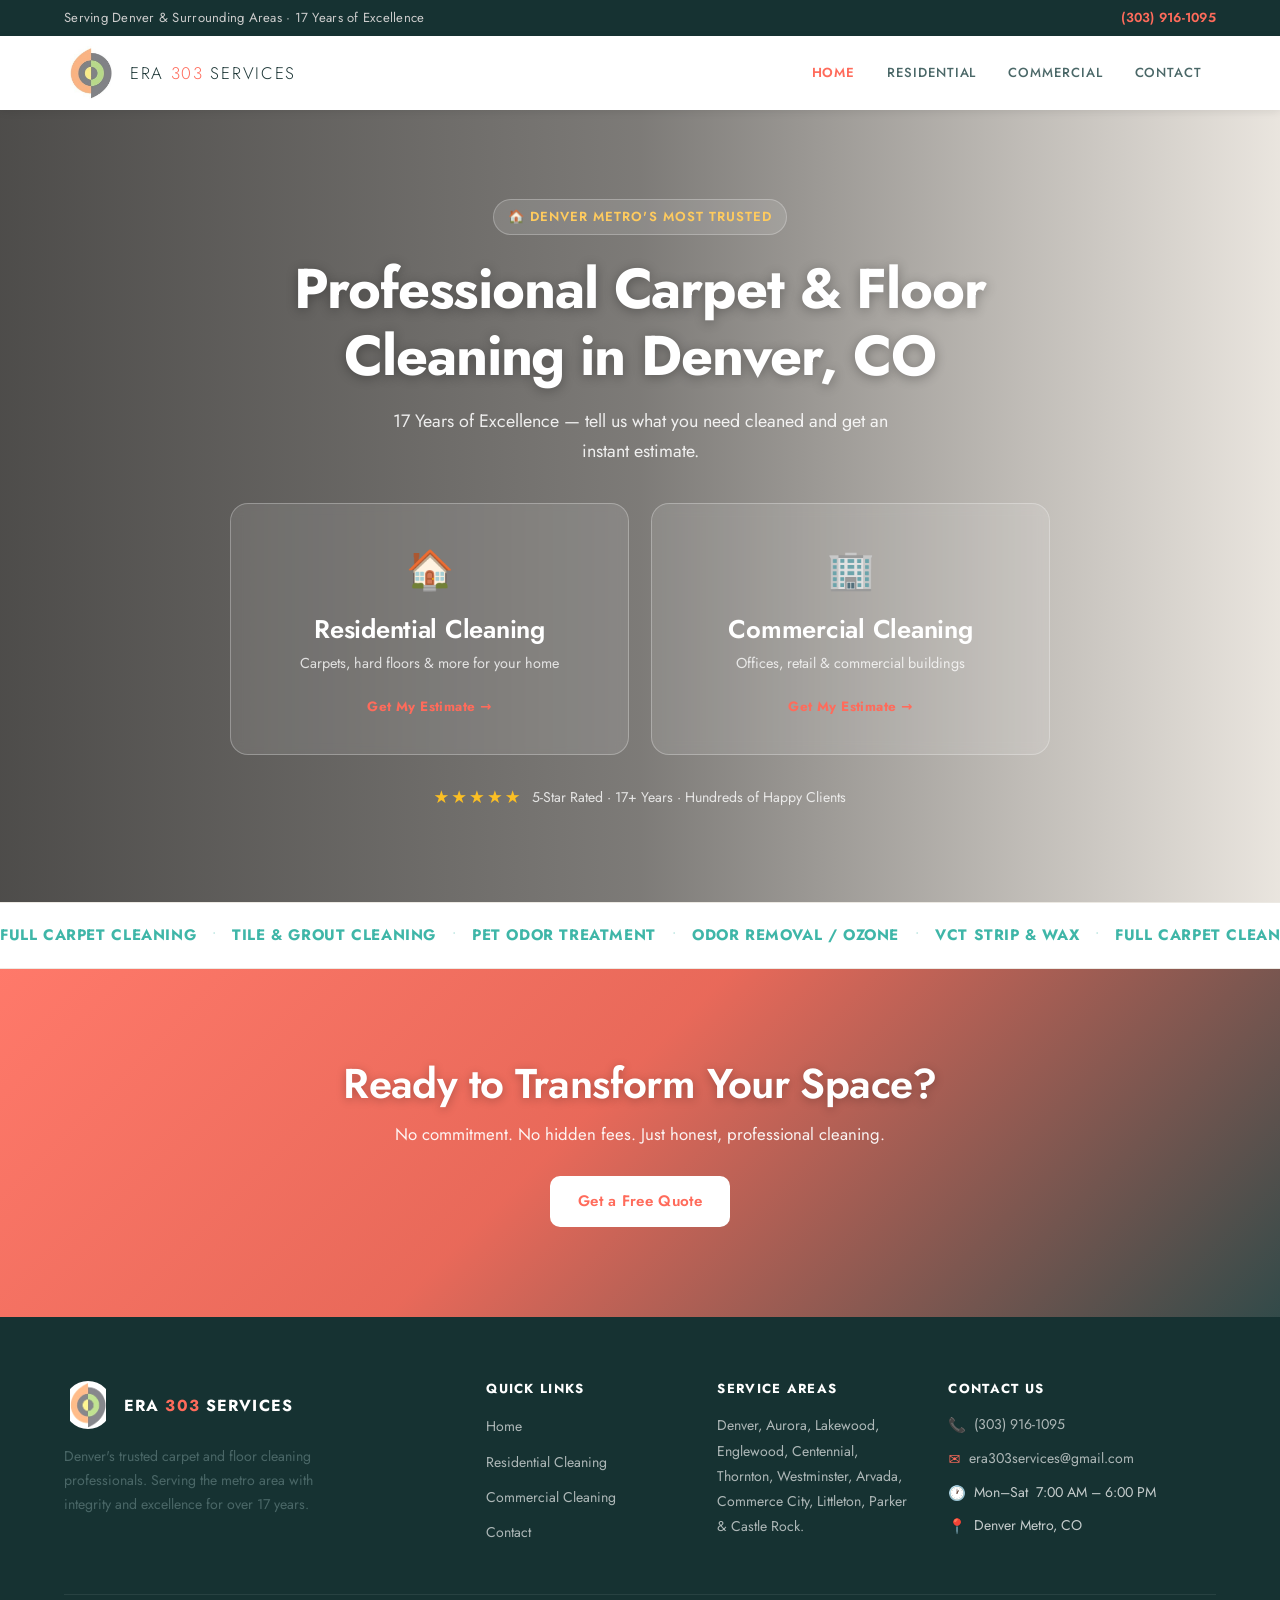
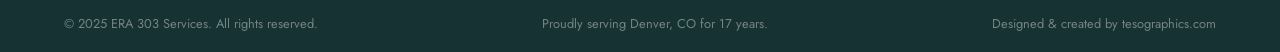
==== commit d5fa241d: "Per-floor commercial calculator, trim nav/home, services marquee - Commercial calculator: each floor" ====
--- a/index.html
+++ b/index.html
@@ -33,7 +33,6 @@
           <li><a href="residential.html">Residential</a></li>
           <li><a href="commercial.html">Commercial</a></li>
           <li><a href="contact.html">Contact</a></li>
-          <li><a href="contact.html" class="nav-cta">Free Quote</a></li>
         </ul>
         <button class="hamburger" aria-label="Toggle menu" aria-expanded="false">
           <span></span><span></span><span></span>
@@ -45,7 +44,6 @@
       <a href="residential.html">Residential</a>
       <a href="commercial.html">Commercial</a>
       <a href="contact.html">Contact</a>
-      <a href="contact.html" class="nav-cta">Free Quote</a>
     </nav>
   </header>
 
@@ -86,89 +84,21 @@
       </div>
     </section>
 
-    <!-- TRUST STRIP -->
-    <div class="trust-strip">
-      <div class="container">
-        <ul>
-          <li>Certified Technicians</li>
-          <li>Family Safe Products</li>
-          <li>Transparent Pricing</li>
-          <li>On-Time Service</li>
-          <li>100% Satisfaction Guaranteed</li>
-        </ul>
+    <!-- SERVICES MARQUEE -->
+    <div class="services-marquee">
+      <div class="marquee-track">
+        <span class="marquee-item">Full Carpet Cleaning</span><span class="marquee-dot">&bull;</span>
+        <span class="marquee-item">Tile &amp; Grout Cleaning</span><span class="marquee-dot">&bull;</span>
+        <span class="marquee-item">Pet Odor Treatment</span><span class="marquee-dot">&bull;</span>
+        <span class="marquee-item">Odor Removal / Ozone</span><span class="marquee-dot">&bull;</span>
+        <span class="marquee-item">VCT Strip &amp; Wax</span><span class="marquee-dot">&bull;</span>
+        <span class="marquee-item">Full Carpet Cleaning</span><span class="marquee-dot">&bull;</span>
+        <span class="marquee-item">Tile &amp; Grout Cleaning</span><span class="marquee-dot">&bull;</span>
+        <span class="marquee-item">Pet Odor Treatment</span><span class="marquee-dot">&bull;</span>
+        <span class="marquee-item">Odor Removal / Ozone</span><span class="marquee-dot">&bull;</span>
+        <span class="marquee-item">VCT Strip &amp; Wax</span><span class="marquee-dot">&bull;</span>
       </div>
     </div>
-
-    <!-- WHY CHOOSE US -->
-    <section class="section">
-      <div class="container">
-        <div class="section-header fade-up">
-          <span class="overline">Since 2007</span>
-          <h2>17 Years of Trusted Service in Denver</h2>
-          <p>ERA 303 Services is a locally owned company that treats your home or business as if it were our own. Honest pricing, no surprises, and results guaranteed.</p>
-          <div class="divider"></div>
-        </div>
-        <div class="features-grid">
-          <div class="feature-block fade-up delay-1">
-            <div class="feature-icon">&#127942;</div>
-            <h3>17 Years Experience</h3>
-            <p>Deep expertise in Denver's climate and the unique challenges it brings to carpets and floors.</p>
-          </div>
-          <div class="feature-block fade-up delay-2">
-            <div class="feature-icon">&#9881;&#65039;</div>
-            <h3>Latest Technology</h3>
-            <p>Professional-grade equipment including ozone machines, hot water extractors, and industrial floor machines.</p>
-          </div>
-          <div class="feature-block fade-up delay-3">
-            <div class="feature-icon">&#128178;</div>
-            <h3>Honest Pricing</h3>
-            <p>Upfront quotes, no hidden fees, no surprises. Calculate your estimate instantly, right on this site.</p>
-          </div>
-          <div class="feature-block fade-up delay-4">
-            <div class="feature-icon">&#127919;</div>
-            <h3>Satisfaction Guarantee</h3>
-            <p>We're not done until you're completely happy with the results — every time, without exception.</p>
-          </div>
-        </div>
-      </div>
-    </section>
-
-    <!-- TESTIMONIALS -->
-    <section class="section section-alt">
-      <div class="container">
-        <div class="section-header fade-up">
-          <span class="overline">What Clients Say</span>
-          <h2>Real Results, Real Reviews</h2>
-          <div class="divider"></div>
-        </div>
-        <div class="testimonials-grid">
-          <div class="testimonial-card fade-up delay-1">
-            <div class="testimonial-stars">&#9733;&#9733;&#9733;&#9733;&#9733;</div>
-            <p class="testimonial-text">"ERA 303 did an incredible job in my home. The carpets looked brand new and the pet odor was completely gone."</p>
-            <div class="testimonial-author">
-              <strong>Maria G.</strong>
-              <span>Aurora, CO</span>
-            </div>
-          </div>
-          <div class="testimonial-card fade-up delay-2">
-            <div class="testimonial-stars">&#9733;&#9733;&#9733;&#9733;&#9733;</div>
-            <p class="testimonial-text">"Professional, punctual, and the results exceeded my expectations. Our office VCT floors shine like new."</p>
-            <div class="testimonial-author">
-              <strong>Robert M.</strong>
-              <span>Denver, CO</span>
-            </div>
-          </div>
-          <div class="testimonial-card fade-up delay-3">
-            <div class="testimonial-stars">&#9733;&#9733;&#9733;&#9733;&#9733;</div>
-            <p class="testimonial-text">"They restored my tile perfectly. Fair prices, great communication, and fast service."</p>
-            <div class="testimonial-author">
-              <strong>Sandra L.</strong>
-              <span>Lakewood, CO</span>
-            </div>
-          </div>
-        </div>
-      </div>
-    </section>
 
     <!-- CTA BANNER -->
     <section class="cta-banner">
--- a/styles.css
+++ b/styles.css
@@ -301,27 +301,42 @@
 .stars { color: #fbbf24; font-size: 1.1rem; letter-spacing: 2px; }
 
 /* ============================================
-   TRUST STRIP
-   ============================================ */
-.trust-strip {
-  background: var(--olive);
-  padding: 18px 0;
-}
-.trust-strip ul {
-  display: flex;
-  justify-content: center;
-  flex-wrap: wrap;
-  gap: 10px 30px;
-}
-.trust-strip li {
-  font-size: .88rem;
-  font-weight: 600;
-  color: var(--dark);
-  display: flex;
-  align-items: center;
-  gap: 7px;
-}
-.trust-strip li::before { content: '✔'; color: #2f9186; font-size: .9rem; }
+   SERVICES MARQUEE
+   Infinite left-scrolling strip of services, aqua text on white.
+   Track holds the item list twice back-to-back so translateX(-50%)
+   loops seamlessly.
+   ============================================ */
+.services-marquee {
+  background: var(--white);
+  padding: 20px 0;
+  overflow: hidden;
+  border-top: 1px solid #ece9e3;
+  border-bottom: 1px solid #ece9e3;
+}
+.marquee-track {
+  display: flex;
+  align-items: center;
+  gap: 16px;
+  width: max-content;
+  animation: marquee-scroll 26s linear infinite;
+}
+.services-marquee:hover .marquee-track { animation-play-state: paused; }
+.marquee-item {
+  font-size: .95rem;
+  font-weight: 700;
+  letter-spacing: .04em;
+  text-transform: uppercase;
+  color: var(--olive);
+  white-space: nowrap;
+}
+.marquee-dot { color: var(--olive); opacity: .45; font-size: .9rem; }
+@keyframes marquee-scroll {
+  from { transform: translateX(0); }
+  to   { transform: translateX(-50%); }
+}
+@media (prefers-reduced-motion: reduce) {
+  .marquee-track { animation: none; }
+}
 
 /* ============================================
    SECTION COMMON
@@ -1084,7 +1099,21 @@
 }
 .calc-error.show { display: block; }
 
-/* Commercial sq ft range picker */
+/* Commercial — one range picker per floor */
+.floors-container { margin-top: 22px; }
+.floor-block {
+  padding-bottom: 22px;
+  margin-bottom: 22px;
+  border-bottom: 1px dashed #ddeae7;
+}
+.floor-block:last-child { border-bottom: none; margin-bottom: 0; padding-bottom: 0; }
+.floor-block-label {
+  display: block;
+  font-size: .92rem;
+  font-weight: 700;
+  color: var(--dark);
+  margin-bottom: 12px;
+}
 .range-picker {
   display: grid;
   grid-template-columns: repeat(auto-fit, minmax(150px, 1fr));
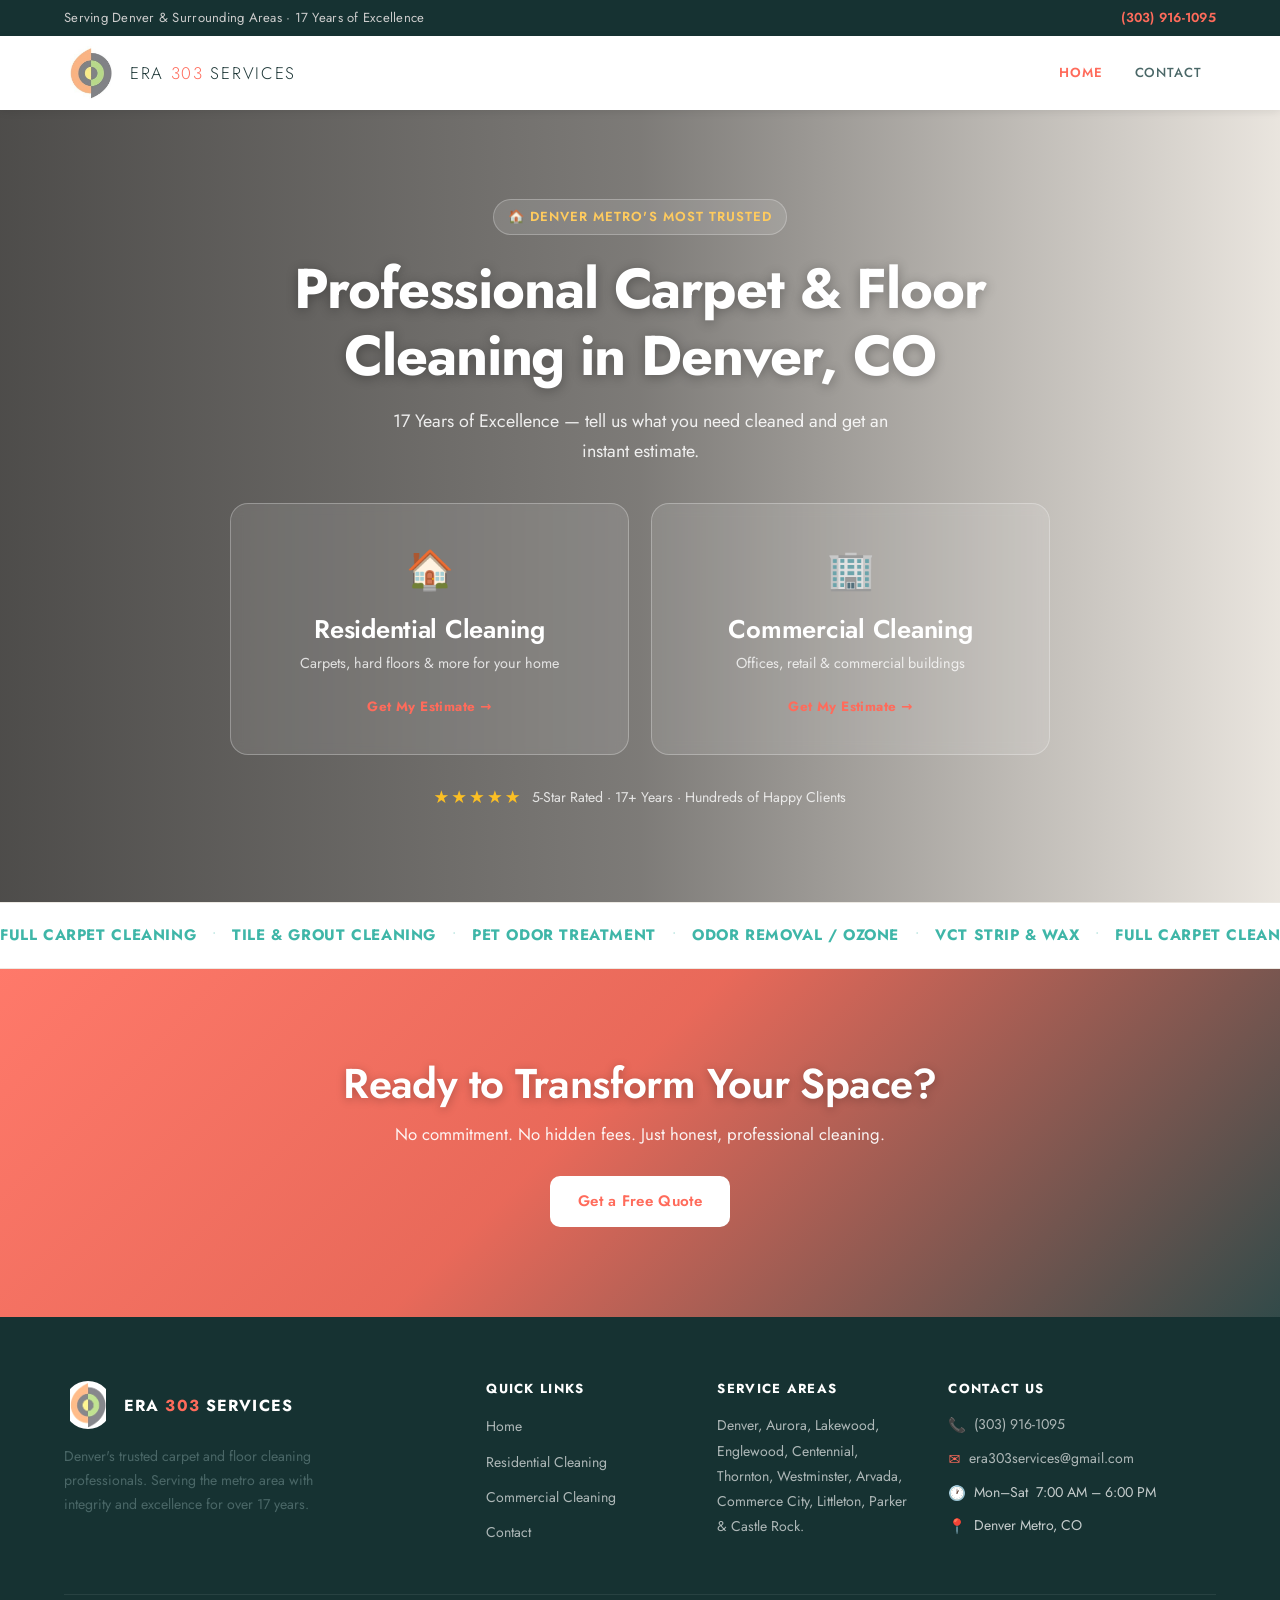
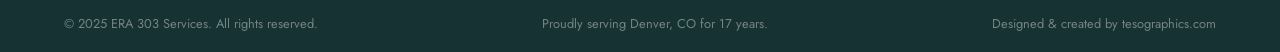
==== commit 66d7872a: "Simplify top nav to Home + Contact only Removed the Residential and Commercial links from the navbar" ====
--- a/index.html
+++ b/index.html
@@ -30,8 +30,6 @@
         </a>
         <ul class="nav-links">
           <li><a href="index.html" class="active">Home</a></li>
-          <li><a href="residential.html">Residential</a></li>
-          <li><a href="commercial.html">Commercial</a></li>
           <li><a href="contact.html">Contact</a></li>
         </ul>
         <button class="hamburger" aria-label="Toggle menu" aria-expanded="false">
@@ -41,8 +39,6 @@
     </div>
     <nav class="mobile-nav" aria-label="Mobile navigation">
       <a href="index.html" class="active">Home</a>
-      <a href="residential.html">Residential</a>
-      <a href="commercial.html">Commercial</a>
       <a href="contact.html">Contact</a>
     </nav>
   </header>
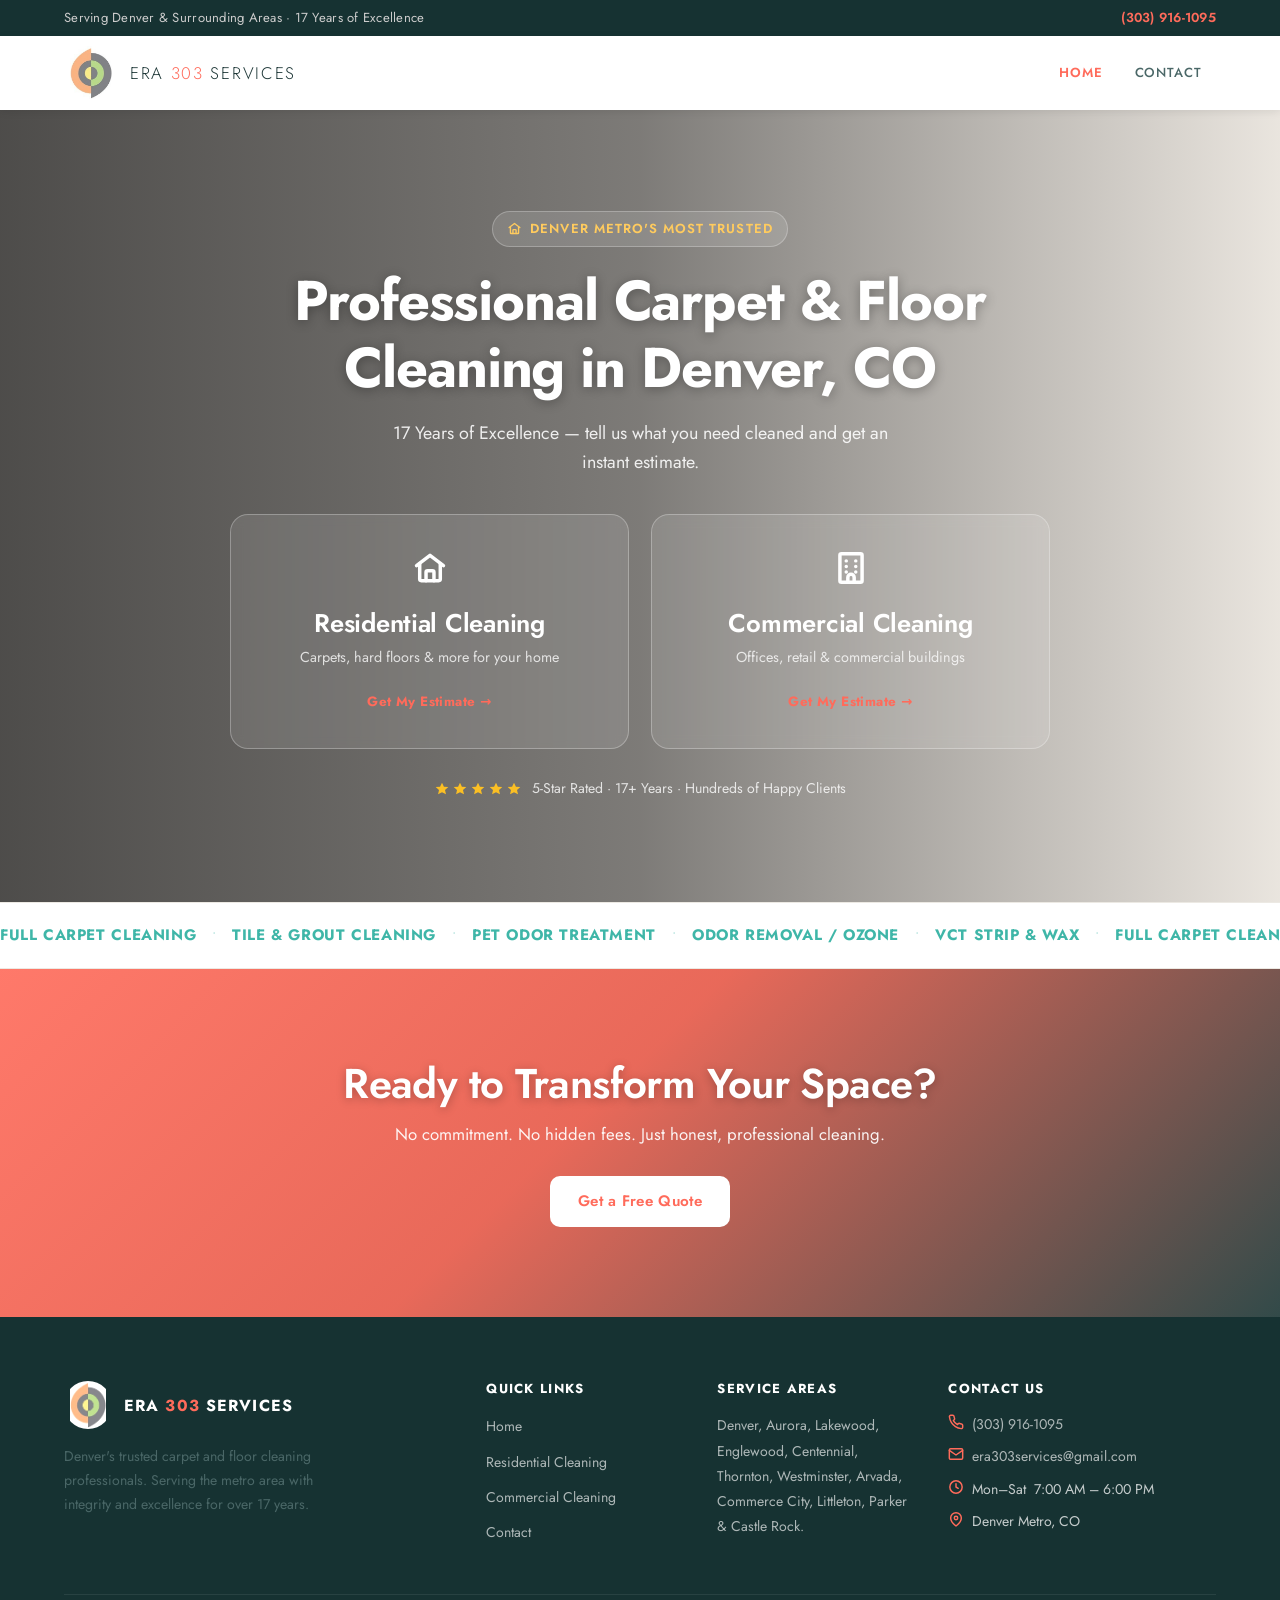
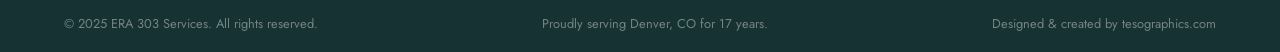
==== commit c7259c87: "Replace emoji with custom vector icons; add floating decor + notes field - Replaced every emoji icon" ====
--- a/index.html
+++ b/index.html
@@ -53,19 +53,19 @@
       <div class="hero-overlay"></div>
       <div class="container">
         <div class="hero-content hero-content--center">
-          <div class="hero-badge">&#127968; Denver Metro's Most Trusted</div>
+          <div class="hero-badge"><svg viewBox="0 0 24 24" fill="none" stroke="currentColor" stroke-width="2.2" stroke-linecap="round" stroke-linejoin="round"><path d="M3.5 10.5L12 4l8.5 6.5"/><path d="M5.5 9.3V19a1 1 0 0 0 1 1h11a1 1 0 0 0 1-1V9.3"/><path d="M9.5 20v-5.3a1 1 0 0 1 1-1h3a1 1 0 0 1 1 1V20"/></svg> Denver Metro's Most Trusted</div>
           <h1>Professional Carpet &amp; Floor Cleaning in Denver, CO</h1>
           <p class="hero-sub">17 Years of Excellence &mdash; tell us what you need cleaned and get an instant estimate.</p>
 
           <div class="choice-grid">
             <a href="residential.html" class="choice-card">
-              <div class="choice-icon">&#127968;</div>
+              <div class="choice-icon"><svg viewBox="0 0 24 24" fill="none" stroke="currentColor" stroke-width="2.2" stroke-linecap="round" stroke-linejoin="round"><path d="M3.5 10.5L12 4l8.5 6.5"/><path d="M5.5 9.3V19a1 1 0 0 0 1 1h11a1 1 0 0 0 1-1V9.3"/><path d="M9.5 20v-5.3a1 1 0 0 1 1-1h3a1 1 0 0 1 1 1V20"/></svg></div>
               <h3>Residential Cleaning</h3>
               <p>Carpets, hard floors &amp; more for your home</p>
               <span class="choice-cta">Get My Estimate &rarr;</span>
             </a>
             <a href="commercial.html" class="choice-card">
-              <div class="choice-icon">&#127970;</div>
+              <div class="choice-icon"><svg viewBox="0 0 24 24" fill="none" stroke="currentColor" stroke-width="2.2" stroke-linecap="round" stroke-linejoin="round"><rect x="5" y="3" width="14" height="18" rx="1"/><path d="M9 7.5h.01M9 11h.01M9 14.5h.01M15 7.5h.01M15 11h.01M15 14.5h.01"/><path d="M10 21v-3a2 2 0 0 1 4 0v3"/></svg></div>
               <h3>Commercial Cleaning</h3>
               <p>Offices, retail &amp; commercial buildings</p>
               <span class="choice-cta">Get My Estimate &rarr;</span>
@@ -73,7 +73,13 @@
           </div>
 
           <div class="hero-stars">
-            <span class="stars">&#9733;&#9733;&#9733;&#9733;&#9733;</span>
+            <span class="stars">
+              <svg viewBox="0 0 24 24" fill="currentColor"><path d="M12 2.5l2.9 6 6.6.6-5 4.4 1.5 6.5L12 16.9l-5.9 3.1 1.4-6.5-5-4.4 6.6-.6z"/></svg>
+              <svg viewBox="0 0 24 24" fill="currentColor"><path d="M12 2.5l2.9 6 6.6.6-5 4.4 1.5 6.5L12 16.9l-5.9 3.1 1.4-6.5-5-4.4 6.6-.6z"/></svg>
+              <svg viewBox="0 0 24 24" fill="currentColor"><path d="M12 2.5l2.9 6 6.6.6-5 4.4 1.5 6.5L12 16.9l-5.9 3.1 1.4-6.5-5-4.4 6.6-.6z"/></svg>
+              <svg viewBox="0 0 24 24" fill="currentColor"><path d="M12 2.5l2.9 6 6.6.6-5 4.4 1.5 6.5L12 16.9l-5.9 3.1 1.4-6.5-5-4.4 6.6-.6z"/></svg>
+              <svg viewBox="0 0 24 24" fill="currentColor"><path d="M12 2.5l2.9 6 6.6.6-5 4.4 1.5 6.5L12 16.9l-5.9 3.1 1.4-6.5-5-4.4 6.6-.6z"/></svg>
+            </span>
             <span>5-Star Rated &middot; 17+ Years &middot; Hundreds of Happy Clients</span>
           </div>
         </div>
@@ -134,10 +140,10 @@
         <div>
           <h4>Contact Us</h4>
           <ul class="footer-contact">
-            <li><span class="fc-icon">&#128222;</span><a href="tel:+13039161095">(303) 916-1095</a></li>
-            <li><span class="fc-icon">&#9993;&#65039;</span><a href="mailto:era303services@gmail.com">era303services@gmail.com</a></li>
-            <li><span class="fc-icon">&#128336;</span><span>Mon&ndash;Sat &nbsp;7:00 AM &ndash; 6:00 PM</span></li>
-            <li><span class="fc-icon">&#128205;</span><span>Denver Metro, CO</span></li>
+            <li><span class="fc-icon"><svg viewBox="0 0 24 24" fill="none" stroke="currentColor" stroke-width="2.2" stroke-linecap="round" stroke-linejoin="round"><path d="M22 16.92v3a2 2 0 0 1-2.18 2 19.79 19.79 0 0 1-8.63-3.07 19.5 19.5 0 0 1-6-6 19.79 19.79 0 0 1-3.07-8.67A2 2 0 0 1 4.11 2h3a2 2 0 0 1 2 1.72c.127.96.361 1.903.7 2.81a2 2 0 0 1-.45 2.11L8.09 9.91a16 16 0 0 0 6 6l1.27-1.27a2 2 0 0 1 2.11-.45c.907.339 1.85.573 2.81.7A2 2 0 0 1 22 16.92z"/></svg></span><a href="tel:+13039161095">(303) 916-1095</a></li>
+            <li><span class="fc-icon"><svg viewBox="0 0 24 24" fill="none" stroke="currentColor" stroke-width="2.2" stroke-linecap="round" stroke-linejoin="round"><rect x="2" y="4" width="20" height="16" rx="2"/><path d="M22 6.5l-10 7L2 6.5"/></svg></span><a href="mailto:era303services@gmail.com">era303services@gmail.com</a></li>
+            <li><span class="fc-icon"><svg viewBox="0 0 24 24" fill="none" stroke="currentColor" stroke-width="2.2" stroke-linecap="round" stroke-linejoin="round"><circle cx="12" cy="12" r="9.25"/><path d="M12 7v5l3.3 2"/></svg></span><span>Mon&ndash;Sat &nbsp;7:00 AM &ndash; 6:00 PM</span></li>
+            <li><span class="fc-icon"><svg viewBox="0 0 24 24" fill="none" stroke="currentColor" stroke-width="2.2" stroke-linecap="round" stroke-linejoin="round"><path d="M20 10.5c0 6-8 12-8 12s-8-6-8-12a8 8 0 1 1 16 0z"/><circle cx="12" cy="10.5" r="2.6"/></svg></span><span>Denver Metro, CO</span></li>
           </ul>
         </div>
       </div>
--- a/styles.css
+++ b/styles.css
@@ -283,6 +283,7 @@
   border-radius: 30px;
   margin-bottom: 20px;
 }
+.hero-badge svg { width: 15px; height: 15px; flex-shrink: 0; }
 .hero h1 { color: var(--white); margin-bottom: 18px; text-shadow: 0 2px 12px rgba(0,0,0,.3); }
 .hero-sub {
   font-size: 1.12rem;
@@ -298,7 +299,8 @@
   color: rgba(255,255,255,.8);
   font-size: .88rem;
 }
-.stars { color: #fbbf24; font-size: 1.1rem; letter-spacing: 2px; }
+.stars { display: inline-flex; align-items: center; gap: 2px; color: #fbbf24; }
+.stars svg { width: 16px; height: 16px; }
 
 /* ============================================
    SERVICES MARQUEE
@@ -391,8 +393,8 @@
   display: flex;
   align-items: center;
   justify-content: center;
-  font-size: 1.6rem;
-}
+}
+.service-icon svg { width: 26px; height: 26px; color: var(--olive); }
 .service-card h3 { font-size: 1.15rem; }
 .service-card p { font-size: .9rem; flex: 1; }
 .service-card .learn-more {
@@ -501,9 +503,31 @@
    PAGE HERO (inner pages)
    ============================================ */
 .page-hero {
+  position: relative;
+  overflow: hidden;
   background: var(--charcoal-dk);
   padding: 72px 0 60px;
   text-align: center;
+}
+.page-hero .container { position: relative; z-index: 1; }
+
+/* Floating decorative icons — flowers, sparkle, leaf, droplet, aroma
+   swirl — drifting slowly at low opacity, like a soft watermark, to
+   warm up the dark banner without competing with the text. */
+.page-hero-decor { position: absolute; inset: 0; z-index: 0; pointer-events: none; overflow: hidden; }
+.floral-icon {
+  position: absolute;
+  color: rgba(255,255,255,.16);
+  animation: floral-float ease-in-out infinite;
+}
+.floral-icon svg { display: block; width: 100%; height: 100%; }
+@keyframes floral-float {
+  0%   { transform: translate(0,0) rotate(0deg); }
+  50%  { transform: translate(0,-16px) rotate(6deg); }
+  100% { transform: translate(0,0) rotate(0deg); }
+}
+@media (prefers-reduced-motion: reduce) {
+  .floral-icon { animation: none; }
 }
 .page-hero h1 { color: var(--white); margin-bottom: 12px; }
 .page-hero p { color: rgba(255,255,255,.72); font-size: 1.05rem; max-width: 520px; margin: 0 auto; }
@@ -738,9 +762,10 @@
   display: flex;
   align-items: center;
   justify-content: center;
-  font-size: 1.1rem;
+  color: var(--salmon);
   flex-shrink: 0;
 }
+.contact-detail-icon svg { width: 19px; height: 19px; }
 .contact-detail-text strong { display: block; font-size: .8rem; font-weight: 600; letter-spacing: .07em; text-transform: uppercase; color: var(--salmon); margin-bottom: 3px; }
 .contact-detail-text a,
 .contact-detail-text span { color: rgba(255,255,255,.85); font-size: .93rem; }
@@ -796,7 +821,8 @@
   padding: 40px 20px;
 }
 .thank-you.show { display: block; }
-.thank-you-icon { font-size: 3rem; margin-bottom: 14px; }
+.thank-you-icon { margin-bottom: 14px; color: var(--olive); }
+.thank-you-icon svg { width: 46px; height: 46px; }
 .thank-you h3 { font-size: 1.5rem; margin-bottom: 10px; color: var(--dark); }
 .thank-you p { color: var(--charcoal-lt); }
 
@@ -845,7 +871,8 @@
 .footer ul li a { font-size: .88rem; color: rgba(255,255,255,.65); transition: color var(--transition); }
 .footer ul li a:hover { color: var(--salmon); }
 .footer-contact li { font-size: .88rem; display: flex; align-items: flex-start; gap: 8px; }
-.footer-contact li .fc-icon { color: var(--salmon); flex-shrink: 0; font-size: .9rem; margin-top: 1px; }
+.footer-contact li .fc-icon { color: var(--salmon); flex-shrink: 0; margin-top: 1px; }
+.footer-contact li .fc-icon svg { width: 16px; height: 16px; display: block; }
 .footer-contact li a { color: rgba(255,255,255,.65); }
 .footer-contact li a:hover { color: var(--salmon); }
 
@@ -984,7 +1011,8 @@
   border-color: var(--salmon);
   box-shadow: var(--shadow-lg);
 }
-.choice-icon { font-size: 2.4rem; margin-bottom: 14px; }
+.choice-icon { margin-bottom: 14px; color: var(--white); }
+.choice-icon svg { width: 38px; height: 38px; }
 .choice-card h3 { color: var(--white); margin-bottom: 6px; }
 .choice-card p { color: rgba(255,255,255,.78); font-size: .9rem; margin-bottom: 18px; }
 .choice-cta {
@@ -1016,6 +1044,18 @@
   grid-template-columns: repeat(auto-fit, minmax(200px, 1fr));
   gap: 20px;
   margin-bottom: 8px;
+}
+/* Open Space is the odd item out (7th field) — center it on its own row
+   instead of leaving it stranded on the left. */
+.calc-grid .calc-item:last-child {
+  grid-column: 1 / -1;
+  display: flex;
+  flex-direction: column;
+  align-items: center;
+  text-align: center;
+}
+.calc-grid .calc-item:last-child input[type="number"] {
+  max-width: 220px;
 }
 .calc-item label {
   display: block;
@@ -1087,7 +1127,8 @@
 
 .calc-thank-you { display: none; text-align: center; padding: 10px 0 4px; }
 .calc-thank-you.show { display: block; }
-.calc-thank-you .thank-you-icon { font-size: 2.4rem; margin-bottom: 10px; }
+.calc-thank-you .thank-you-icon { margin-bottom: 10px; }
+.calc-thank-you .thank-you-icon svg { width: 38px; height: 38px; }
 .calc-thank-you p { color: var(--charcoal); }
 
 .calc-error {
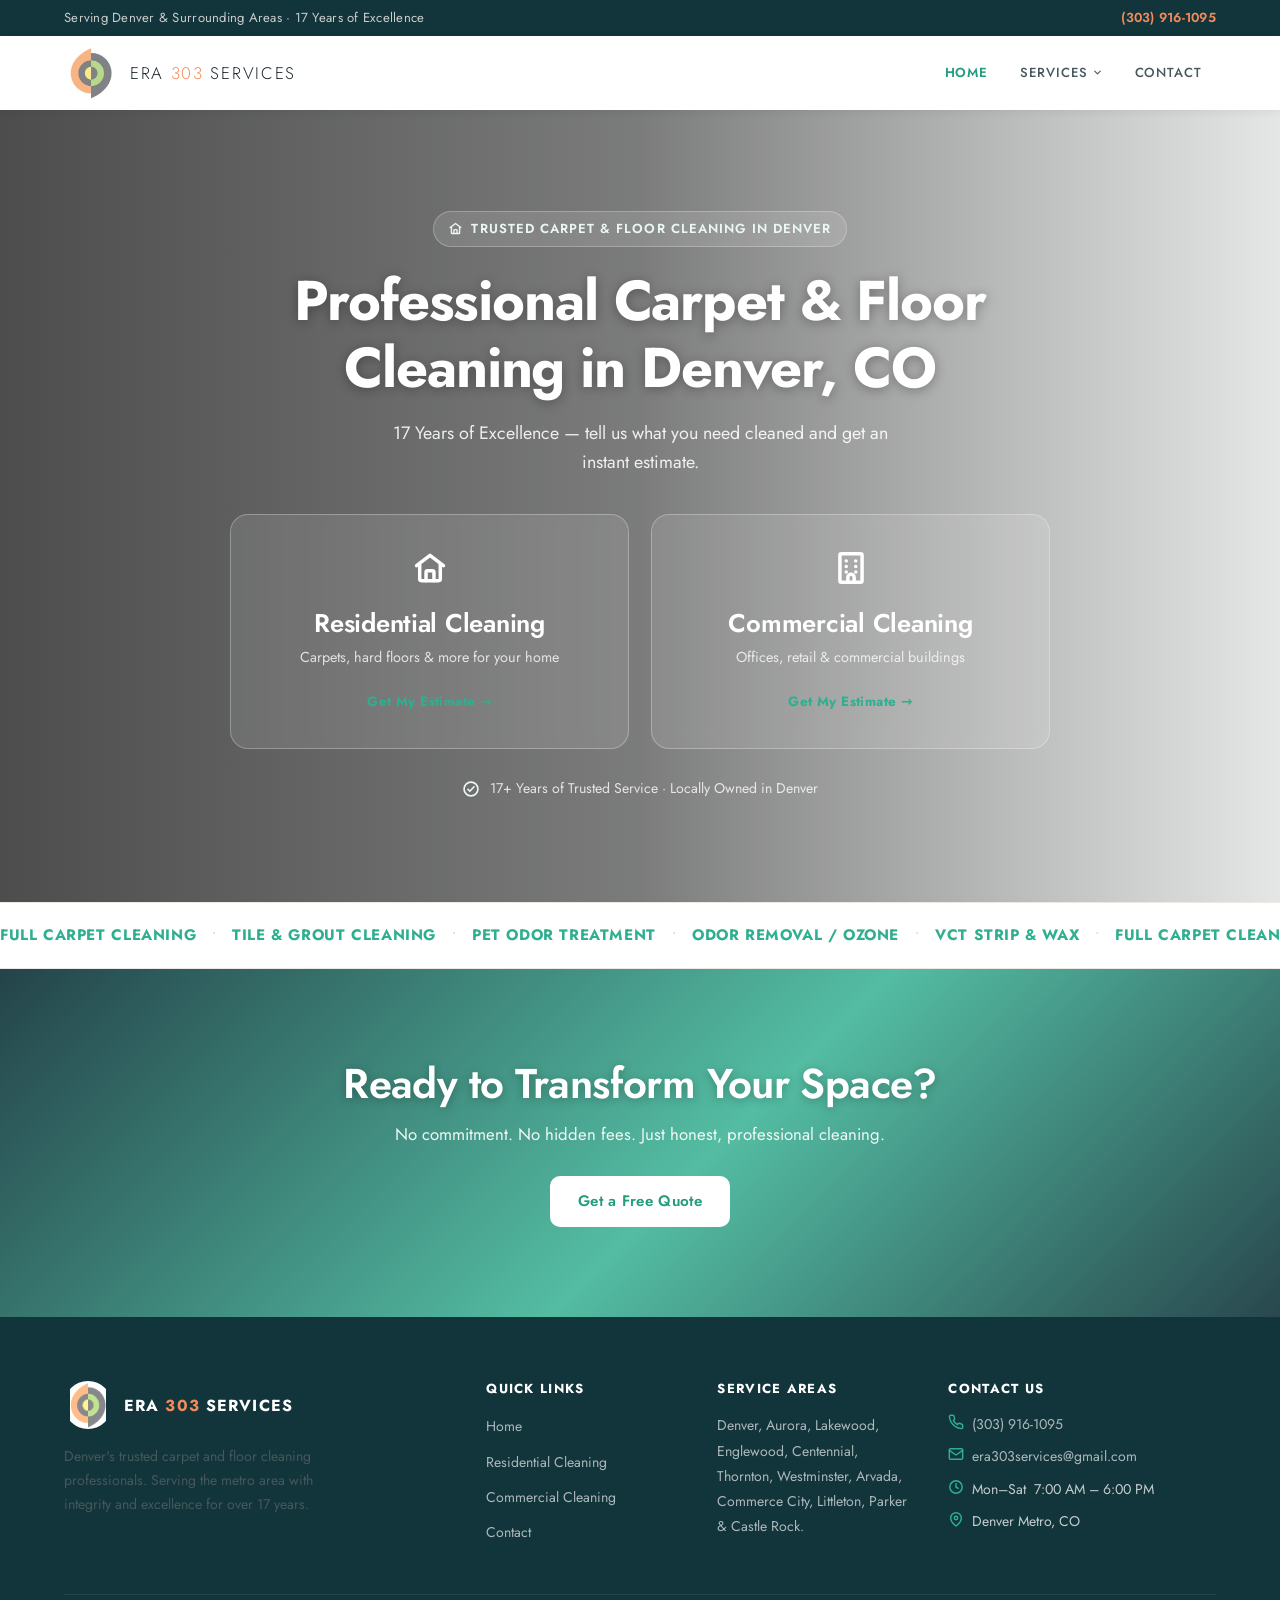
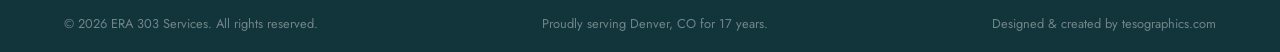
==== commit 36167aad: "Phase 2: brighter palette, nav dropdown, UI/UX refinement Visual direction: - New palette across sty" ====
--- a/index.html
+++ b/index.html
@@ -30,6 +30,13 @@
         </a>
         <ul class="nav-links">
           <li><a href="index.html" class="active">Home</a></li>
+          <li class="nav-dropdown">
+            <button type="button" class="nav-dropdown-trigger" aria-haspopup="true" aria-expanded="false">Services <svg class="nav-caret" viewBox="0 0 24 24" fill="none" stroke="currentColor" stroke-width="2.4" stroke-linecap="round" stroke-linejoin="round"><path d="M6 9l6 6 6-6"/></svg></button>
+            <div class="nav-dropdown-menu">
+              <a href="residential.html"><svg viewBox="0 0 24 24" fill="none" stroke="currentColor" stroke-width="2.1" stroke-linecap="round" stroke-linejoin="round"><path d="M3.5 10.5L12 4l8.5 6.5"/><path d="M5.5 9.3V19a1 1 0 0 0 1 1h11a1 1 0 0 0 1-1V9.3"/><path d="M9.5 20v-5.3a1 1 0 0 1 1-1h3a1 1 0 0 1 1 1V20"/></svg> Residential Cleaning</a>
+              <a href="commercial.html"><svg viewBox="0 0 24 24" fill="none" stroke="currentColor" stroke-width="2.1" stroke-linecap="round" stroke-linejoin="round"><rect x="5" y="3" width="14" height="18" rx="1"/><path d="M9 7.5h.01M9 11h.01M9 14.5h.01M15 7.5h.01M15 11h.01M15 14.5h.01"/><path d="M10 21v-3a2 2 0 0 1 4 0v3"/></svg> Commercial Cleaning</a>
+            </div>
+          </li>
           <li><a href="contact.html">Contact</a></li>
         </ul>
         <button class="hamburger" aria-label="Toggle menu" aria-expanded="false">
@@ -39,6 +46,13 @@
     </div>
     <nav class="mobile-nav" aria-label="Mobile navigation">
       <a href="index.html" class="active">Home</a>
+      <div class="mobile-nav-dropdown">
+        <button type="button" class="mobile-nav-dropdown-trigger" aria-haspopup="true" aria-expanded="false">Services <svg class="nav-caret" viewBox="0 0 24 24" fill="none" stroke="currentColor" stroke-width="2.4" stroke-linecap="round" stroke-linejoin="round"><path d="M6 9l6 6 6-6"/></svg></button>
+        <div class="mobile-nav-dropdown-menu">
+          <a href="residential.html"><svg viewBox="0 0 24 24" fill="none" stroke="currentColor" stroke-width="2.1" stroke-linecap="round" stroke-linejoin="round"><path d="M3.5 10.5L12 4l8.5 6.5"/><path d="M5.5 9.3V19a1 1 0 0 0 1 1h11a1 1 0 0 0 1-1V9.3"/><path d="M9.5 20v-5.3a1 1 0 0 1 1-1h3a1 1 0 0 1 1 1V20"/></svg> Residential Cleaning</a>
+          <a href="commercial.html"><svg viewBox="0 0 24 24" fill="none" stroke="currentColor" stroke-width="2.1" stroke-linecap="round" stroke-linejoin="round"><rect x="5" y="3" width="14" height="18" rx="1"/><path d="M9 7.5h.01M9 11h.01M9 14.5h.01M15 7.5h.01M15 11h.01M15 14.5h.01"/><path d="M10 21v-3a2 2 0 0 1 4 0v3"/></svg> Commercial Cleaning</a>
+        </div>
+      </div>
       <a href="contact.html">Contact</a>
     </nav>
   </header>
@@ -53,7 +67,7 @@
       <div class="hero-overlay"></div>
       <div class="container">
         <div class="hero-content hero-content--center">
-          <div class="hero-badge"><svg viewBox="0 0 24 24" fill="none" stroke="currentColor" stroke-width="2.2" stroke-linecap="round" stroke-linejoin="round"><path d="M3.5 10.5L12 4l8.5 6.5"/><path d="M5.5 9.3V19a1 1 0 0 0 1 1h11a1 1 0 0 0 1-1V9.3"/><path d="M9.5 20v-5.3a1 1 0 0 1 1-1h3a1 1 0 0 1 1 1V20"/></svg> Denver Metro's Most Trusted</div>
+          <div class="hero-badge"><svg viewBox="0 0 24 24" fill="none" stroke="currentColor" stroke-width="2.2" stroke-linecap="round" stroke-linejoin="round"><path d="M3.5 10.5L12 4l8.5 6.5"/><path d="M5.5 9.3V19a1 1 0 0 0 1 1h11a1 1 0 0 0 1-1V9.3"/><path d="M9.5 20v-5.3a1 1 0 0 1 1-1h3a1 1 0 0 1 1 1V20"/></svg> Trusted Carpet &amp; Floor Cleaning in Denver</div>
           <h1>Professional Carpet &amp; Floor Cleaning in Denver, CO</h1>
           <p class="hero-sub">17 Years of Excellence &mdash; tell us what you need cleaned and get an instant estimate.</p>
 
@@ -73,14 +87,8 @@
           </div>
 
           <div class="hero-stars">
-            <span class="stars">
-              <svg viewBox="0 0 24 24" fill="currentColor"><path d="M12 2.5l2.9 6 6.6.6-5 4.4 1.5 6.5L12 16.9l-5.9 3.1 1.4-6.5-5-4.4 6.6-.6z"/></svg>
-              <svg viewBox="0 0 24 24" fill="currentColor"><path d="M12 2.5l2.9 6 6.6.6-5 4.4 1.5 6.5L12 16.9l-5.9 3.1 1.4-6.5-5-4.4 6.6-.6z"/></svg>
-              <svg viewBox="0 0 24 24" fill="currentColor"><path d="M12 2.5l2.9 6 6.6.6-5 4.4 1.5 6.5L12 16.9l-5.9 3.1 1.4-6.5-5-4.4 6.6-.6z"/></svg>
-              <svg viewBox="0 0 24 24" fill="currentColor"><path d="M12 2.5l2.9 6 6.6.6-5 4.4 1.5 6.5L12 16.9l-5.9 3.1 1.4-6.5-5-4.4 6.6-.6z"/></svg>
-              <svg viewBox="0 0 24 24" fill="currentColor"><path d="M12 2.5l2.9 6 6.6.6-5 4.4 1.5 6.5L12 16.9l-5.9 3.1 1.4-6.5-5-4.4 6.6-.6z"/></svg>
-            </span>
-            <span>5-Star Rated &middot; 17+ Years &middot; Hundreds of Happy Clients</span>
+            <svg class="hero-trust-icon" viewBox="0 0 24 24" fill="none" stroke="currentColor" stroke-width="2.2" stroke-linecap="round" stroke-linejoin="round"><circle cx="12" cy="12" r="9.25"/><path d="M8 12.5l2.5 2.5 5.5-6"/></svg>
+            <span>17+ Years of Trusted Service &middot; Locally Owned in Denver</span>
           </div>
         </div>
       </div>
@@ -148,7 +156,7 @@
         </div>
       </div>
       <div class="footer-bottom">
-        <span>&copy; 2025 ERA 303 Services. All rights reserved.</span>
+        <span>&copy; 2026 ERA 303 Services. All rights reserved.</span>
         <span>Proudly serving Denver, CO for 17 years.</span>
         <span>Designed &amp; created by <a href="https://tesographics.com" target="_blank" rel="noopener" class="footer-credit">tesographics.com</a></span>
       </div>
--- a/styles.css
+++ b/styles.css
@@ -7,21 +7,26 @@
 
 /* --- CSS Variables --- */
 :root {
-  /* Aqua & Coral — fresh, clean, warm-inviting palette */
-  --charcoal:    #4a6767;
-  --salmon:      #ff6b5b;   /* coral — primary accent / CTAs */
-  --salmon-dk:   #e5503f;
-  --olive:       #3fb6a8;   /* teal-aqua — secondary accent */
-  --olive-dk:    #2f9186;
-  --lime:        #ffcb5e;   /* warm gold — highlights */
-  --offwhite:    #fdf8f1;   /* warm cream background */
-  --dark:        #1f3838;   /* deep teal-charcoal — headings */
+  /* ERA 303 — Phase 2 palette: bright, clean, cleaning-focused.
+     Teal is the primary action color; coral is used sparingly for
+     accents (logo mark, phone link, price emphasis, the "big job"
+     card). Navy is reserved for dark panels (top bar, footer, inner
+     page banners) — most of the site stays light and airy. */
+  --navy:        #12343B;
+  --olive:       #2FAF8F;   /* Teal — primary actions */
+  --olive-dk:    #259C7E;
+  --mint:        #EAF7F3;   /* Light Mint — soft surfaces, icon chips */
+  --salmon:      #F28C5B;   /* Coral — sparing accents */
+  --salmon-dk:   #DD7440;
+  --offwhite:    #F8FAF9;   /* Off-white page background */
+  --dark:        #1E2930;   /* Dark text — headings */
   --white:       #ffffff;
-  --charcoal-dk: #163232;   /* deep teal — dark panels/footer */
-  --charcoal-lt: #6f8d8d;
-  --shadow-sm:   0 2px 8px rgba(0,0,0,.08);
-  --shadow-md:   0 6px 24px rgba(0,0,0,.12);
-  --shadow-lg:   0 12px 40px rgba(0,0,0,.15);
+  --charcoal:    #45585C;   /* body copy */
+  --charcoal-lt: #6C7C80;   /* muted/secondary text */
+  --charcoal-dk: #12343B;   /* Navy — dark panels/footer/banners */
+  --shadow-sm:   0 2px 8px rgba(18,52,59,.07);
+  --shadow-md:   0 8px 26px rgba(18,52,59,.12);
+  --shadow-lg:   0 14px 42px rgba(18,52,59,.16);
   --radius:      10px;
   --radius-lg:   18px;
   --transition:  .3s ease;
@@ -74,7 +79,7 @@
   font-weight: 600;
   transition: color var(--transition);
 }
-.top-bar a:hover { color: var(--lime); }
+.top-bar a:hover { color: var(--mint); }
 
 /* ============================================
    NAVBAR
@@ -133,7 +138,7 @@
   transition: background var(--transition), color var(--transition);
 }
 .nav-links a:hover { background: var(--offwhite); color: var(--dark); }
-.nav-links a.active { color: var(--salmon); font-weight: 600; }
+.nav-links a.active { color: var(--olive-dk); font-weight: 600; }
 .nav-cta {
   background: var(--salmon);
   color: var(--white) !important;
@@ -142,7 +147,110 @@
   font-weight: 600 !important;
   transition: background var(--transition), transform var(--transition) !important;
 }
-.nav-cta:hover { background: #e5503f !important; transform: translateY(-1px); }
+.nav-cta:hover { background: #259C7E !important; transform: translateY(-1px); }
+
+/* Services dropdown (desktop) */
+.nav-dropdown { position: relative; }
+.nav-dropdown-trigger {
+  display: inline-flex;
+  align-items: center;
+  gap: 4px;
+  background: none;
+  font-family: inherit;
+  font-size: .82rem;
+  font-weight: 500;
+  letter-spacing: .07em;
+  text-transform: uppercase;
+  padding: 7px 14px;
+  border-radius: 6px;
+  color: var(--charcoal);
+  cursor: pointer;
+  transition: background var(--transition), color var(--transition);
+}
+.nav-dropdown-trigger:hover,
+.nav-dropdown-trigger:focus-visible { background: var(--offwhite); color: var(--dark); }
+.nav-dropdown-trigger.active { color: var(--olive-dk); font-weight: 600; }
+.nav-caret { width: 11px; height: 11px; flex-shrink: 0; transition: transform var(--transition); }
+.nav-dropdown.open .nav-caret,
+.mobile-nav-dropdown.open .nav-caret { transform: rotate(180deg); }
+
+.nav-dropdown-menu {
+  position: absolute;
+  top: calc(100% + 10px);
+  left: 50%;
+  transform: translateX(-50%) translateY(6px);
+  min-width: 230px;
+  background: var(--white);
+  border-radius: var(--radius);
+  box-shadow: var(--shadow-lg);
+  border: 1px solid #ece9e3;
+  padding: 8px;
+  display: flex;
+  flex-direction: column;
+  gap: 2px;
+  opacity: 0;
+  visibility: hidden;
+  transition: opacity .2s ease, transform .2s ease, visibility .2s;
+  z-index: 1001;
+}
+.nav-dropdown:hover .nav-dropdown-menu,
+.nav-dropdown.open .nav-dropdown-menu {
+  opacity: 1;
+  visibility: visible;
+  transform: translateX(-50%) translateY(0);
+}
+.nav-dropdown-menu a {
+  display: flex;
+  align-items: center;
+  gap: 10px;
+  padding: 10px 12px;
+  border-radius: 8px;
+  font-size: .85rem;
+  font-weight: 600;
+  letter-spacing: 0;
+  text-transform: none;
+  color: var(--dark);
+  transition: background var(--transition), color var(--transition);
+}
+.nav-dropdown-menu a:hover { background: var(--mint); color: var(--olive-dk); }
+.nav-dropdown-menu a svg { width: 18px; height: 18px; color: var(--olive); flex-shrink: 0; }
+
+/* Services accordion (mobile) */
+.mobile-nav-dropdown-trigger {
+  width: 100%;
+  display: flex;
+  align-items: center;
+  justify-content: space-between;
+  background: none;
+  font-family: inherit;
+  padding: 11px 24px;
+  font-size: .82rem;
+  font-weight: 500;
+  letter-spacing: .07em;
+  text-transform: uppercase;
+  color: var(--charcoal);
+  cursor: pointer;
+  transition: background var(--transition);
+}
+.mobile-nav-dropdown-trigger:hover { background: var(--offwhite); }
+.mobile-nav-dropdown-trigger.active { color: var(--olive-dk); font-weight: 600; }
+.mobile-nav-dropdown-menu {
+  display: none;
+  flex-direction: column;
+  background: var(--mint);
+  padding: 4px 24px 8px 40px;
+}
+.mobile-nav-dropdown.open .mobile-nav-dropdown-menu { display: flex; }
+.mobile-nav-dropdown-menu a {
+  display: flex;
+  align-items: center;
+  gap: 10px;
+  padding: 11px 0;
+  font-size: .86rem;
+  font-weight: 600;
+  color: var(--dark);
+}
+.mobile-nav-dropdown-menu a svg { width: 18px; height: 18px; color: var(--olive); flex-shrink: 0; }
 
 /* Hamburger */
 .hamburger {
@@ -184,7 +292,7 @@
   transition: background var(--transition);
 }
 .mobile-nav a:hover { background: var(--offwhite); }
-.mobile-nav a.active { color: var(--salmon); font-weight: 600; }
+.mobile-nav a.active { color: var(--olive-dk); font-weight: 600; }
 .mobile-nav .nav-cta {
   margin: 8px 24px 0;
   text-align: center;
@@ -209,6 +317,7 @@
 .btn {
   display: inline-flex;
   align-items: center;
+  justify-content: center;
   gap: 8px;
   padding: 13px 28px;
   border-radius: var(--radius);
@@ -217,9 +326,11 @@
   letter-spacing: .02em;
   transition: transform var(--transition), box-shadow var(--transition), background var(--transition);
 }
+.btn svg { width: 18px; height: 18px; flex-shrink: 0; }
 .btn:hover { transform: translateY(-2px); box-shadow: var(--shadow-md); }
-.btn-primary { background: var(--salmon); color: var(--white); }
-.btn-primary:hover { background: #e5503f; }
+/* Teal is the primary action color (Calculate, Send Request, main CTAs). */
+.btn-primary { background: var(--olive); color: var(--white); }
+.btn-primary:hover { background: var(--olive-dk); }
 .btn-outline {
   background: transparent;
   color: var(--white);
@@ -228,8 +339,16 @@
 .btn-outline:hover { background: rgba(255,255,255,.12); border-color: var(--white); }
 .btn-dark { background: var(--dark); color: var(--white); }
 .btn-dark:hover { background: var(--charcoal-dk); }
-.btn-olive { background: var(--olive); color: var(--dark); }
-.btn-olive:hover { background: #2f9186; }
+/* Coral, used sparingly — reserved for the highest-intent "talk to us" CTAs
+   (Ready to Schedule, Book My Free Visit) so they stand out from teal. */
+.btn-olive { background: var(--salmon); color: var(--white); }
+.btn-olive:hover { background: var(--salmon-dk); }
+.btn-outline-dark {
+  background: transparent;
+  color: var(--dark);
+  border: 2px solid #d8d3c9;
+}
+.btn-outline-dark:hover { background: var(--offwhite); border-color: var(--dark); }
 
 /* ============================================
    HERO (HOME)
@@ -274,7 +393,7 @@
   gap: 8px;
   background: rgba(255,255,255,.12);
   border: 1px solid rgba(255,255,255,.25);
-  color: var(--lime);
+  color: var(--mint);
   font-size: .82rem;
   font-weight: 600;
   letter-spacing: .08em;
@@ -299,8 +418,9 @@
   color: rgba(255,255,255,.8);
   font-size: .88rem;
 }
-.stars { display: inline-flex; align-items: center; gap: 2px; color: #fbbf24; }
+.stars { display: inline-flex; align-items: center; gap: 2px; color: var(--salmon); }
 .stars svg { width: 16px; height: 16px; }
+.hero-trust-icon { width: 18px; height: 18px; flex-shrink: 0; color: var(--mint); }
 
 /* ============================================
    SERVICES MARQUEE
@@ -352,7 +472,7 @@
   font-weight: 700;
   letter-spacing: .12em;
   text-transform: uppercase;
-  color: var(--salmon);
+  color: var(--olive-dk);
   margin-bottom: 10px;
 }
 .section-header h2 { margin-bottom: 14px; }
@@ -360,7 +480,7 @@
 .divider {
   width: 48px;
   height: 3px;
-  background: var(--salmon);
+  background: var(--olive);
   border-radius: 2px;
   margin: 14px auto 0;
 }
@@ -389,7 +509,7 @@
   width: 52px;
   height: 52px;
   border-radius: 12px;
-  background: var(--offwhite);
+  background: var(--mint);
   display: flex;
   align-items: center;
   justify-content: center;
@@ -458,7 +578,7 @@
   transition: transform var(--transition), box-shadow var(--transition);
 }
 .testimonial-card:hover { transform: translateY(-4px); box-shadow: var(--shadow-md); }
-.testimonial-stars { color: #fbbf24; font-size: 1rem; margin-bottom: 12px; }
+.testimonial-stars { color: var(--salmon); font-size: 1rem; margin-bottom: 12px; }
 .testimonial-text {
   font-size: .95rem;
   color: var(--charcoal);
@@ -488,16 +608,16 @@
   inset: 0;
   background: linear-gradient(
     135deg,
-    rgba(255, 107, 91, .90) 0%,
-    rgba(229, 80, 63, .85) 45%,
-    rgba(22, 50, 50, .88) 100%
+    rgba(18,52,59, .92) 0%,
+    rgba(47,175,143, .82) 55%,
+    rgba(18,52,59, .90) 100%
   );
 }
 .cta-banner .container { position: relative; z-index: 1; }
 .cta-banner h2 { color: var(--white); font-size: clamp(1.8rem, 3.5vw, 2.6rem); margin-bottom: 12px; text-shadow: 0 2px 10px rgba(0,0,0,.25); }
 .cta-banner p { color: rgba(255,255,255,.92); margin-bottom: 28px; font-size: 1.05rem; }
-.btn-white { background: var(--white); color: var(--salmon); }
-.btn-white:hover { background: #f5f2ee; }
+.btn-white { background: var(--white); color: var(--olive-dk); }
+.btn-white:hover { background: var(--mint); }
 
 /* ============================================
    PAGE HERO (inner pages)
@@ -517,7 +637,7 @@
 .page-hero-decor { position: absolute; inset: 0; z-index: 0; pointer-events: none; overflow: hidden; }
 .floral-icon {
   position: absolute;
-  color: rgba(255,255,255,.16);
+  color: rgba(234,247,243,.28);
   animation: floral-float ease-in-out infinite;
 }
 .floral-icon svg { display: block; width: 100%; height: 100%; }
@@ -537,7 +657,7 @@
   font-weight: 700;
   letter-spacing: .14em;
   text-transform: uppercase;
-  color: var(--salmon);
+  color: var(--olive);
   margin-bottom: 10px;
 }
 
@@ -762,14 +882,22 @@
   display: flex;
   align-items: center;
   justify-content: center;
+  color: var(--olive);
+  flex-shrink: 0;
+}
+.contact-detail-icon svg { width: 19px; height: 19px; }
+.contact-detail-text strong { display: block; font-size: .8rem; font-weight: 600; letter-spacing: .07em; text-transform: uppercase; color: var(--olive); margin-bottom: 3px; }
+.contact-detail-text span { color: rgba(255,255,255,.85); font-size: .93rem; }
+/* Phone & email are the two things a visitor most needs to find fast —
+   set them apart in coral, bold, and comfortably sized to tap. */
+.contact-detail-text a {
   color: var(--salmon);
-  flex-shrink: 0;
-}
-.contact-detail-icon svg { width: 19px; height: 19px; }
-.contact-detail-text strong { display: block; font-size: .8rem; font-weight: 600; letter-spacing: .07em; text-transform: uppercase; color: var(--salmon); margin-bottom: 3px; }
-.contact-detail-text a,
-.contact-detail-text span { color: rgba(255,255,255,.85); font-size: .93rem; }
-.contact-detail-text a:hover { color: var(--lime); }
+  font-weight: 700;
+  font-size: 1.05rem;
+  display: inline-block;
+  padding: 2px 0;
+}
+.contact-detail-text a:hover { color: var(--mint); }
 
 .form-card {
   background: var(--white);
@@ -808,8 +936,8 @@
 .form-group input:focus,
 .form-group select:focus,
 .form-group textarea:focus {
-  border-color: var(--salmon);
-  box-shadow: 0 0 0 3px rgba(255,107,91,.16);
+  border-color: var(--olive);
+  box-shadow: 0 0 0 3px rgba(47,175,143,.16);
   background: var(--white);
 }
 .form-group textarea { resize: vertical; min-height: 120px; }
@@ -871,7 +999,7 @@
 .footer ul li a { font-size: .88rem; color: rgba(255,255,255,.65); transition: color var(--transition); }
 .footer ul li a:hover { color: var(--salmon); }
 .footer-contact li { font-size: .88rem; display: flex; align-items: flex-start; gap: 8px; }
-.footer-contact li .fc-icon { color: var(--salmon); flex-shrink: 0; margin-top: 1px; }
+.footer-contact li .fc-icon { color: var(--olive); flex-shrink: 0; margin-top: 1px; }
 .footer-contact li .fc-icon svg { width: 16px; height: 16px; display: block; }
 .footer-contact li a { color: rgba(255,255,255,.65); }
 .footer-contact li a:hover { color: var(--salmon); }
@@ -990,6 +1118,30 @@
 .hero-content--center .hero-sub { margin-left: auto; margin-right: auto; }
 .hero-content--center .hero-stars { justify-content: center; margin-top: 8px; }
 
+/* Entrance animation — plays once on page load, each element from a
+   different direction so the hero feels alive the moment it appears. */
+@keyframes hero-drop      { from { opacity: 0; transform: translateY(-24px); } to { opacity: 1; transform: translateY(0); } }
+@keyframes hero-slide-l   { from { opacity: 0; transform: translateX(-50px); } to { opacity: 1; transform: translateX(0); } }
+@keyframes hero-rise      { from { opacity: 0; transform: translateY(24px); }  to { opacity: 1; transform: translateY(0); } }
+@keyframes card-slide-l   { from { opacity: 0; transform: translateX(-60px); } to { opacity: 1; transform: translateX(0); } }
+@keyframes card-slide-r   { from { opacity: 0; transform: translateX(60px); }  to { opacity: 1; transform: translateX(0); } }
+@keyframes hero-fade-in   { from { opacity: 0; } to { opacity: 1; } }
+
+.hero-badge { animation: hero-drop .7s cubic-bezier(.2,.8,.2,1) .1s both; }
+.hero-content--center h1 { animation: hero-slide-l .75s cubic-bezier(.2,.8,.2,1) .28s both; }
+.hero-content--center .hero-sub { animation: hero-rise .75s cubic-bezier(.2,.8,.2,1) .45s both; }
+.choice-grid .choice-card:nth-child(1) { animation: card-slide-l .8s cubic-bezier(.2,.8,.2,1) .62s both; }
+.choice-grid .choice-card:nth-child(2) { animation: card-slide-r .8s cubic-bezier(.2,.8,.2,1) .74s both; }
+.hero-content--center .hero-stars { animation: hero-fade-in .8s ease .95s both; }
+
+@media (prefers-reduced-motion: reduce) {
+  .hero-badge,
+  .hero-content--center h1,
+  .hero-content--center .hero-sub,
+  .choice-grid .choice-card,
+  .hero-content--center .hero-stars { animation: none; }
+}
+
 .choice-grid {
   display: grid;
   grid-template-columns: 1fr 1fr;
@@ -1022,10 +1174,10 @@
   font-size: .84rem;
   font-weight: 700;
   letter-spacing: .03em;
-  color: var(--salmon);
-  transition: gap var(--transition);
-}
-.choice-card:hover .choice-cta { gap: 10px; color: var(--lime); }
+  color: var(--olive);
+  transition: gap var(--transition), color var(--transition);
+}
+.choice-card:hover .choice-cta { gap: 10px; color: var(--mint); }
 
 /* ============================================
    CALCULATOR (Residential & Commercial)
@@ -1067,7 +1219,7 @@
 .calc-item input[type="number"] {
   width: 100%;
   padding: 11px 14px;
-  border: 1.5px solid #ddeae7;
+  border: 1.5px solid #DCEEE9;
   border-radius: var(--radius);
   font-family: var(--font-body);
   font-size: 1rem;
@@ -1078,7 +1230,7 @@
 }
 .calc-item input[type="number"]:focus {
   border-color: var(--olive);
-  box-shadow: 0 0 0 3px rgba(63,182,168,.15);
+  box-shadow: 0 0 0 3px rgba(47,175,143,.15);
   background: var(--white);
 }
 .calc-note {
@@ -1090,16 +1242,21 @@
 
 .calc-actions { text-align: center; margin: 28px 0 4px; }
 
+@keyframes calc-reveal {
+  from { opacity: 0; transform: translateY(10px); }
+  to   { opacity: 1; transform: translateY(0); }
+}
+
 .calc-result {
   display: none;
   text-align: center;
   margin-top: 28px;
   padding: 28px 22px;
-  background: var(--offwhite);
+  background: var(--mint);
   border-radius: var(--radius-lg);
   border: 1.5px dashed var(--olive);
 }
-.calc-result.show { display: block; }
+.calc-result.show { display: block; animation: calc-reveal .45s ease both; }
 .calc-result-amount {
   font-family: var(--font-display);
   font-size: 2.8rem;
@@ -1108,12 +1265,83 @@
   line-height: 1;
   margin-bottom: 10px;
 }
+.calc-result-label {
+  display: block;
+  font-size: .76rem;
+  font-weight: 700;
+  letter-spacing: .09em;
+  text-transform: uppercase;
+  color: var(--olive-dk);
+  margin-bottom: 6px;
+}
+.calc-result-basis {
+  font-size: .85rem;
+  color: var(--charcoal);
+  max-width: 420px;
+  margin: 0 auto 10px;
+}
 .calc-result-note {
-  font-size: .85rem;
+  font-size: .8rem;
+  line-height: 1.6;
   color: var(--charcoal-lt);
+  max-width: 440px;
+  margin: 0 auto 20px;
+}
+.calc-result-prompt {
+  font-size: .92rem;
+  font-weight: 600;
+  color: var(--dark);
+  margin-bottom: 12px;
+}
+
+/* "Bigger job" card — shown instead of a price when the room/staircase
+   count crosses the threshold; a flat sq-ft formula isn't trustworthy
+   at that size, so this routes to a free on-site visit instead. */
+.calc-bigjob {
+  display: none;
+  margin-top: 28px;
+  padding: 30px 26px;
+  background: var(--mint);
+  border-radius: var(--radius-lg);
+  border: 1.5px solid var(--salmon);
+  text-align: center;
+}
+.calc-bigjob.show { display: block; animation: calc-reveal .45s ease both; }
+.calc-bigjob-eyebrow {
+  display: inline-block;
+  font-size: .76rem;
+  font-weight: 700;
+  letter-spacing: .1em;
+  text-transform: uppercase;
+  color: var(--salmon-dk);
+  margin-bottom: 10px;
+}
+.calc-bigjob h3 { max-width: 560px; margin: 0 auto 12px; }
+.calc-bigjob > p { max-width: 520px; margin: 0 auto 22px; font-size: .95rem; line-height: 1.7; }
+.calc-bigjob-benefits {
+  display: flex;
+  flex-direction: column;
+  gap: 10px;
   max-width: 420px;
-  margin: 0 auto 20px;
-}
+  margin: 0 auto 26px;
+  text-align: left;
+}
+.calc-bigjob-benefits li {
+  display: flex;
+  align-items: center;
+  gap: 10px;
+  font-size: .9rem;
+  color: var(--dark);
+  font-weight: 500;
+}
+.calc-bigjob-benefits li svg { width: 19px; height: 19px; color: var(--olive); flex-shrink: 0; }
+.calc-bigjob-ctas {
+  display: flex;
+  flex-wrap: wrap;
+  justify-content: center;
+  gap: 14px;
+}
+.calc-bigjob-ctas .btn { flex: 1 1 200px; justify-content: center; }
 
 .calc-lead-form {
   display: none;
@@ -1138,6 +1366,19 @@
   text-align: center;
   margin-top: 12px;
 }
+
+/* Cross-link between Residential/Commercial, near the bottom of each page */
+.cross-link { padding: 6px 0 40px; text-align: center; }
+.cross-link-text {
+  display: inline-flex;
+  align-items: center;
+  gap: 6px;
+  font-size: .95rem;
+  font-weight: 600;
+  color: var(--olive-dk);
+  transition: gap var(--transition), color var(--transition);
+}
+.cross-link-text:hover { gap: 10px; color: var(--olive); }
 .calc-error.show { display: block; }
 
 /* Commercial — one range picker per floor */
@@ -1145,7 +1386,7 @@
 .floor-block {
   padding-bottom: 22px;
   margin-bottom: 22px;
-  border-bottom: 1px dashed #ddeae7;
+  border-bottom: 1px dashed #DCEEE9;
 }
 .floor-block:last-child { border-bottom: none; margin-bottom: 0; padding-bottom: 0; }
 .floor-block-label {
@@ -1163,7 +1404,7 @@
 .range-btn {
   padding: 13px 10px;
   border-radius: var(--radius);
-  border: 1.5px solid #ddeae7;
+  border: 1.5px solid #DCEEE9;
   background: var(--offwhite);
   color: var(--dark);
   font-size: .88rem;
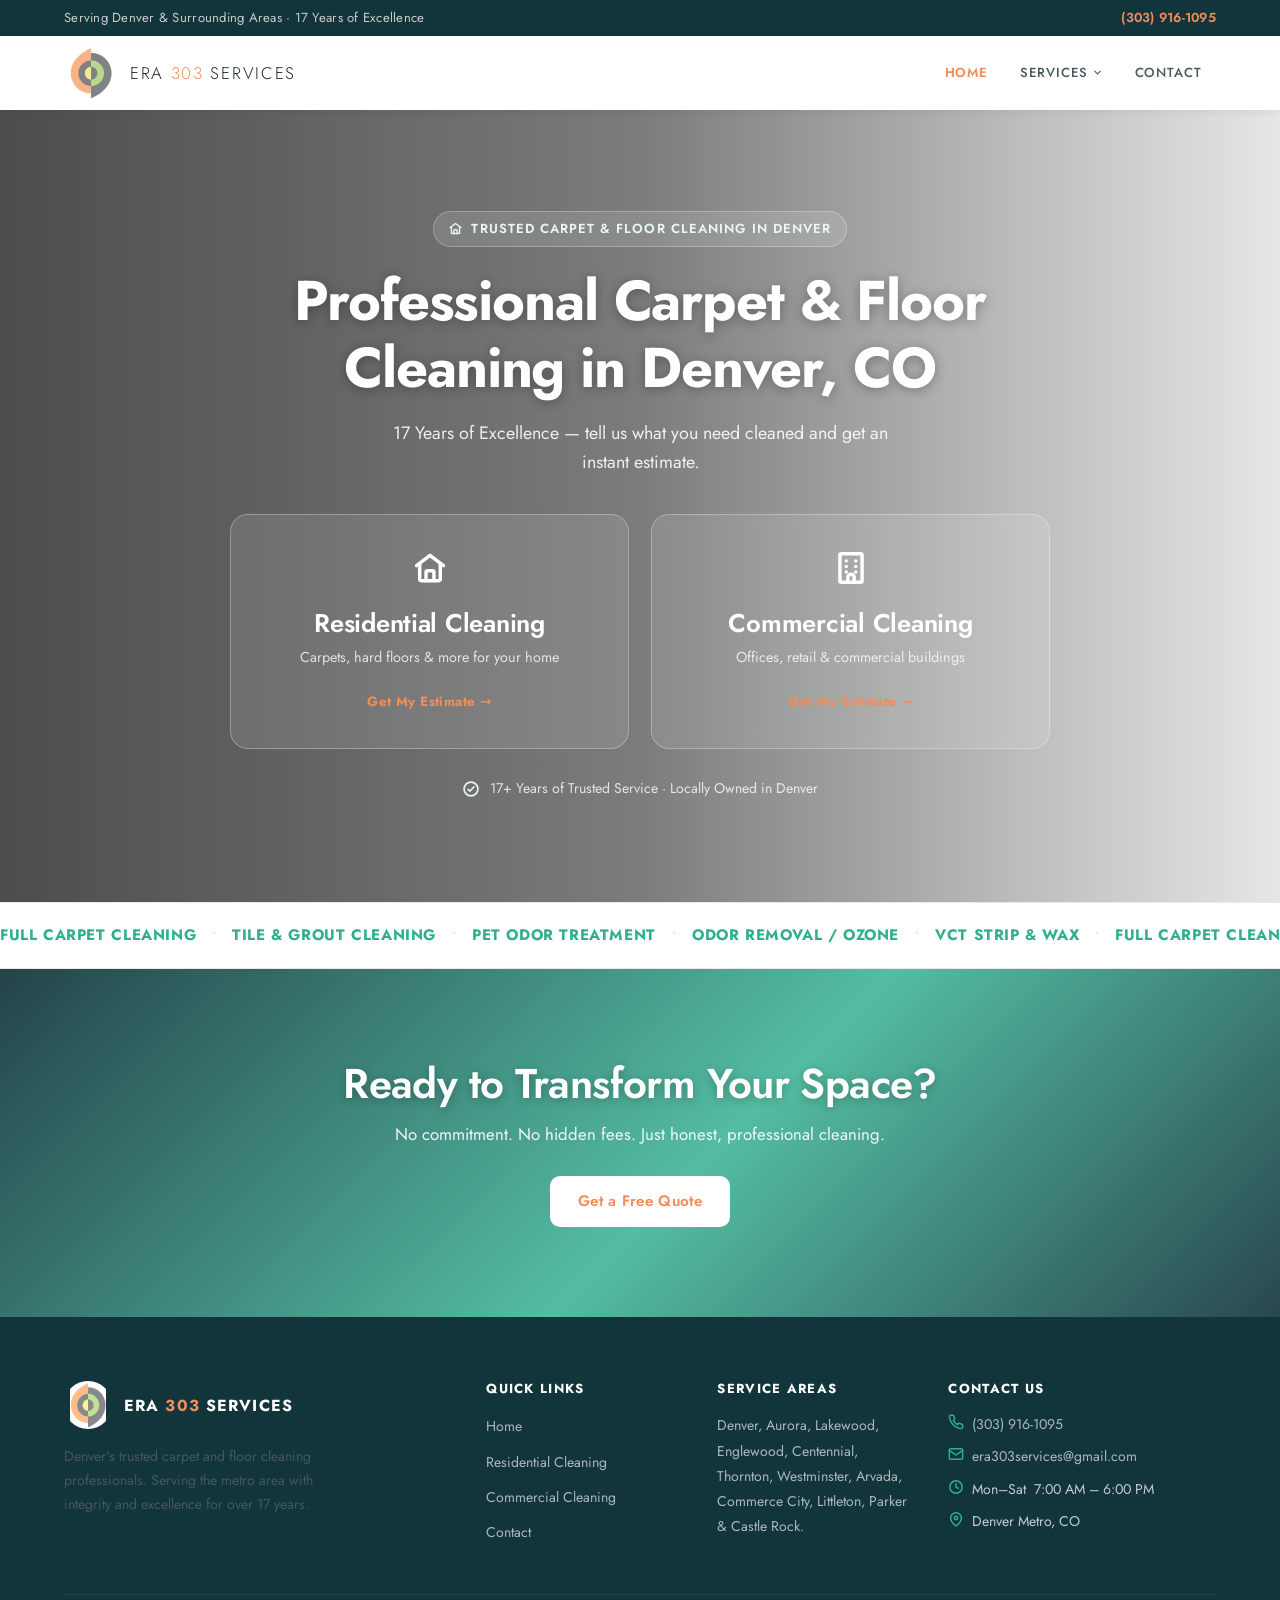
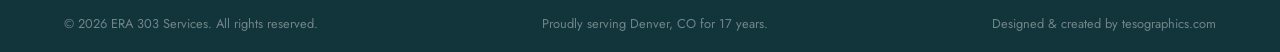
==== commit 544d3b4c: "Add favicon using logo icon mark Co-Authored-By: Claude Sonnet 5 <noreply@anthropic.com>" ====
--- a/index.html
+++ b/index.html
@@ -5,6 +5,10 @@
   <meta name="viewport" content="width=device-width, initial-scale=1.0" />
   <title>ERA 303 Services | Professional Carpet & Floor Cleaning — Denver, CO</title>
   <meta name="description" content="ERA 303 Services — 17 years of professional carpet, tile, and floor cleaning across Denver and the surrounding metro area. Get an instant estimate for your home or business." />
+  <link rel="icon" type="image/x-icon" href="assets/favicon.ico" />
+  <link rel="icon" type="image/png" sizes="32x32" href="assets/favicon-32x32.png" />
+  <link rel="icon" type="image/png" sizes="16x16" href="assets/favicon-16x16.png" />
+  <link rel="apple-touch-icon" sizes="180x180" href="assets/apple-touch-icon.png" />
   <link rel="stylesheet" href="styles.css" />
   <link rel="preconnect" href="https://fonts.googleapis.com" />
   <link rel="preconnect" href="https://fonts.gstatic.com" crossorigin />
--- a/styles.css
+++ b/styles.css
@@ -7,11 +7,14 @@
 
 /* --- CSS Variables --- */
 :root {
-  /* ERA 303 — Phase 2 palette: bright, clean, cleaning-focused.
-     Teal is the primary action color; coral is used sparingly for
-     accents (logo mark, phone link, price emphasis, the "big job"
-     card). Navy is reserved for dark panels (top bar, footer, inner
-     page banners) — most of the site stays light and airy. */
+  /* ERA 303 — bright, clean, cleaning-focused palette.
+     Coral is the accent for conversion/emphasis moments: primary CTA
+     buttons, the phone link, active nav state, overlines/dividers,
+     price emphasis, the "big job" card. Teal carries the structural,
+     more frequent elements (icons, secondary "schedule" buttons,
+     the estimate card border) so coral stays an accent, not the
+     dominant color. Navy is reserved for dark panels (top bar,
+     footer, inner page banners) — most of the site stays light. */
   --navy:        #12343B;
   --olive:       #2FAF8F;   /* Teal — primary actions */
   --olive-dk:    #259C7E;
@@ -138,7 +141,7 @@
   transition: background var(--transition), color var(--transition);
 }
 .nav-links a:hover { background: var(--offwhite); color: var(--dark); }
-.nav-links a.active { color: var(--olive-dk); font-weight: 600; }
+.nav-links a.active { color: var(--salmon); font-weight: 600; }
 .nav-cta {
   background: var(--salmon);
   color: var(--white) !important;
@@ -169,7 +172,7 @@
 }
 .nav-dropdown-trigger:hover,
 .nav-dropdown-trigger:focus-visible { background: var(--offwhite); color: var(--dark); }
-.nav-dropdown-trigger.active { color: var(--olive-dk); font-weight: 600; }
+.nav-dropdown-trigger.active { color: var(--salmon); font-weight: 600; }
 .nav-caret { width: 11px; height: 11px; flex-shrink: 0; transition: transform var(--transition); }
 .nav-dropdown.open .nav-caret,
 .mobile-nav-dropdown.open .nav-caret { transform: rotate(180deg); }
@@ -233,7 +236,7 @@
   transition: background var(--transition);
 }
 .mobile-nav-dropdown-trigger:hover { background: var(--offwhite); }
-.mobile-nav-dropdown-trigger.active { color: var(--olive-dk); font-weight: 600; }
+.mobile-nav-dropdown-trigger.active { color: var(--salmon); font-weight: 600; }
 .mobile-nav-dropdown-menu {
   display: none;
   flex-direction: column;
@@ -292,7 +295,7 @@
   transition: background var(--transition);
 }
 .mobile-nav a:hover { background: var(--offwhite); }
-.mobile-nav a.active { color: var(--olive-dk); font-weight: 600; }
+.mobile-nav a.active { color: var(--salmon); font-weight: 600; }
 .mobile-nav .nav-cta {
   margin: 8px 24px 0;
   text-align: center;
@@ -328,9 +331,10 @@
 }
 .btn svg { width: 18px; height: 18px; flex-shrink: 0; }
 .btn:hover { transform: translateY(-2px); box-shadow: var(--shadow-md); }
-/* Teal is the primary action color (Calculate, Send Request, main CTAs). */
-.btn-primary { background: var(--olive); color: var(--white); }
-.btn-primary:hover { background: var(--olive-dk); }
+/* Coral is the primary CTA color — Calculate, Send Request, Get a Free
+   Quote, hero buttons — restored for energy/conversion emphasis. */
+.btn-primary { background: var(--salmon); color: var(--white); }
+.btn-primary:hover { background: var(--salmon-dk); }
 .btn-outline {
   background: transparent;
   color: var(--white);
@@ -339,10 +343,11 @@
 .btn-outline:hover { background: rgba(255,255,255,.12); border-color: var(--white); }
 .btn-dark { background: var(--dark); color: var(--white); }
 .btn-dark:hover { background: var(--charcoal-dk); }
-/* Coral, used sparingly — reserved for the highest-intent "talk to us" CTAs
-   (Ready to Schedule, Book My Free Visit) so they stand out from teal. */
-.btn-olive { background: var(--salmon); color: var(--white); }
-.btn-olive:hover { background: var(--salmon-dk); }
+/* Teal secondary — Ready to Schedule / Book My Free Visit — keeps coral
+   from becoming the only color on a page that already has a coral
+   primary button nearby. */
+.btn-olive { background: var(--olive); color: var(--dark); }
+.btn-olive:hover { background: var(--olive-dk); color: var(--white); }
 .btn-outline-dark {
   background: transparent;
   color: var(--dark);
@@ -472,7 +477,7 @@
   font-weight: 700;
   letter-spacing: .12em;
   text-transform: uppercase;
-  color: var(--olive-dk);
+  color: var(--salmon);
   margin-bottom: 10px;
 }
 .section-header h2 { margin-bottom: 14px; }
@@ -480,7 +485,7 @@
 .divider {
   width: 48px;
   height: 3px;
-  background: var(--olive);
+  background: var(--salmon);
   border-radius: 2px;
   margin: 14px auto 0;
 }
@@ -513,6 +518,7 @@
   display: flex;
   align-items: center;
   justify-content: center;
+  align-self: center;
 }
 .service-icon svg { width: 26px; height: 26px; color: var(--olive); }
 .service-card h3 { font-size: 1.15rem; }
@@ -616,7 +622,7 @@
 .cta-banner .container { position: relative; z-index: 1; }
 .cta-banner h2 { color: var(--white); font-size: clamp(1.8rem, 3.5vw, 2.6rem); margin-bottom: 12px; text-shadow: 0 2px 10px rgba(0,0,0,.25); }
 .cta-banner p { color: rgba(255,255,255,.92); margin-bottom: 28px; font-size: 1.05rem; }
-.btn-white { background: var(--white); color: var(--olive-dk); }
+.btn-white { background: var(--white); color: var(--salmon); }
 .btn-white:hover { background: var(--mint); }
 
 /* ============================================
@@ -657,7 +663,7 @@
   font-weight: 700;
   letter-spacing: .14em;
   text-transform: uppercase;
-  color: var(--olive);
+  color: var(--salmon);
   margin-bottom: 10px;
 }
 
@@ -1174,7 +1180,7 @@
   font-size: .84rem;
   font-weight: 700;
   letter-spacing: .03em;
-  color: var(--olive);
+  color: var(--salmon);
   transition: gap var(--transition), color var(--transition);
 }
 .choice-card:hover .choice-cta { gap: 10px; color: var(--mint); }
@@ -1293,10 +1299,34 @@
   color: var(--dark);
   margin-bottom: 12px;
 }
+.calc-result-prompt[hidden] { display: none; }
+
+/* Commercial calculator — shown inside the (always-visible) estimate card
+   when the combined selected square footage tops 20,000 sq ft. */
+.calc-largeproject {
+  margin: 20px 0;
+  padding: 18px 20px;
+  background: var(--white);
+  border: 1.5px solid var(--salmon);
+  border-radius: var(--radius);
+  text-align: left;
+}
+.calc-largeproject[hidden] { display: none; }
+.calc-largeproject-eyebrow {
+  display: block;
+  font-size: .76rem;
+  font-weight: 700;
+  letter-spacing: .08em;
+  text-transform: uppercase;
+  color: var(--salmon-dk);
+  margin-bottom: 8px;
+}
+.calc-largeproject p { font-size: .88rem; line-height: 1.6; color: var(--charcoal); margin: 0; }
 
 /* "Bigger job" card — shown instead of a price when the room/staircase
-   count crosses the threshold; a flat sq-ft formula isn't trustworthy
-   at that size, so this routes to a free on-site visit instead. */
+   (or floor/sq ft) count crosses the threshold; a flat sq-ft formula
+   isn't trustworthy at that size, so this points to Contact instead
+   of guessing a number. */
 .calc-bigjob {
   display: none;
   margin-top: 28px;
@@ -1307,41 +1337,8 @@
   text-align: center;
 }
 .calc-bigjob.show { display: block; animation: calc-reveal .45s ease both; }
-.calc-bigjob-eyebrow {
-  display: inline-block;
-  font-size: .76rem;
-  font-weight: 700;
-  letter-spacing: .1em;
-  text-transform: uppercase;
-  color: var(--salmon-dk);
-  margin-bottom: 10px;
-}
-.calc-bigjob h3 { max-width: 560px; margin: 0 auto 12px; }
-.calc-bigjob > p { max-width: 520px; margin: 0 auto 22px; font-size: .95rem; line-height: 1.7; }
-.calc-bigjob-benefits {
-  display: flex;
-  flex-direction: column;
-  gap: 10px;
-  max-width: 420px;
-  margin: 0 auto 26px;
-  text-align: left;
-}
-.calc-bigjob-benefits li {
-  display: flex;
-  align-items: center;
-  gap: 10px;
-  font-size: .9rem;
-  color: var(--dark);
-  font-weight: 500;
-}
-.calc-bigjob-benefits li svg { width: 19px; height: 19px; color: var(--olive); flex-shrink: 0; }
-.calc-bigjob-ctas {
-  display: flex;
-  flex-wrap: wrap;
-  justify-content: center;
-  gap: 14px;
-}
-.calc-bigjob-ctas .btn { flex: 1 1 200px; justify-content: center; }
+.calc-bigjob h3 { max-width: 480px; margin: 0 auto 12px; }
+.calc-bigjob > p { max-width: 460px; margin: 0 auto 22px; font-size: .95rem; line-height: 1.7; }
 
 .calc-lead-form {
   display: none;
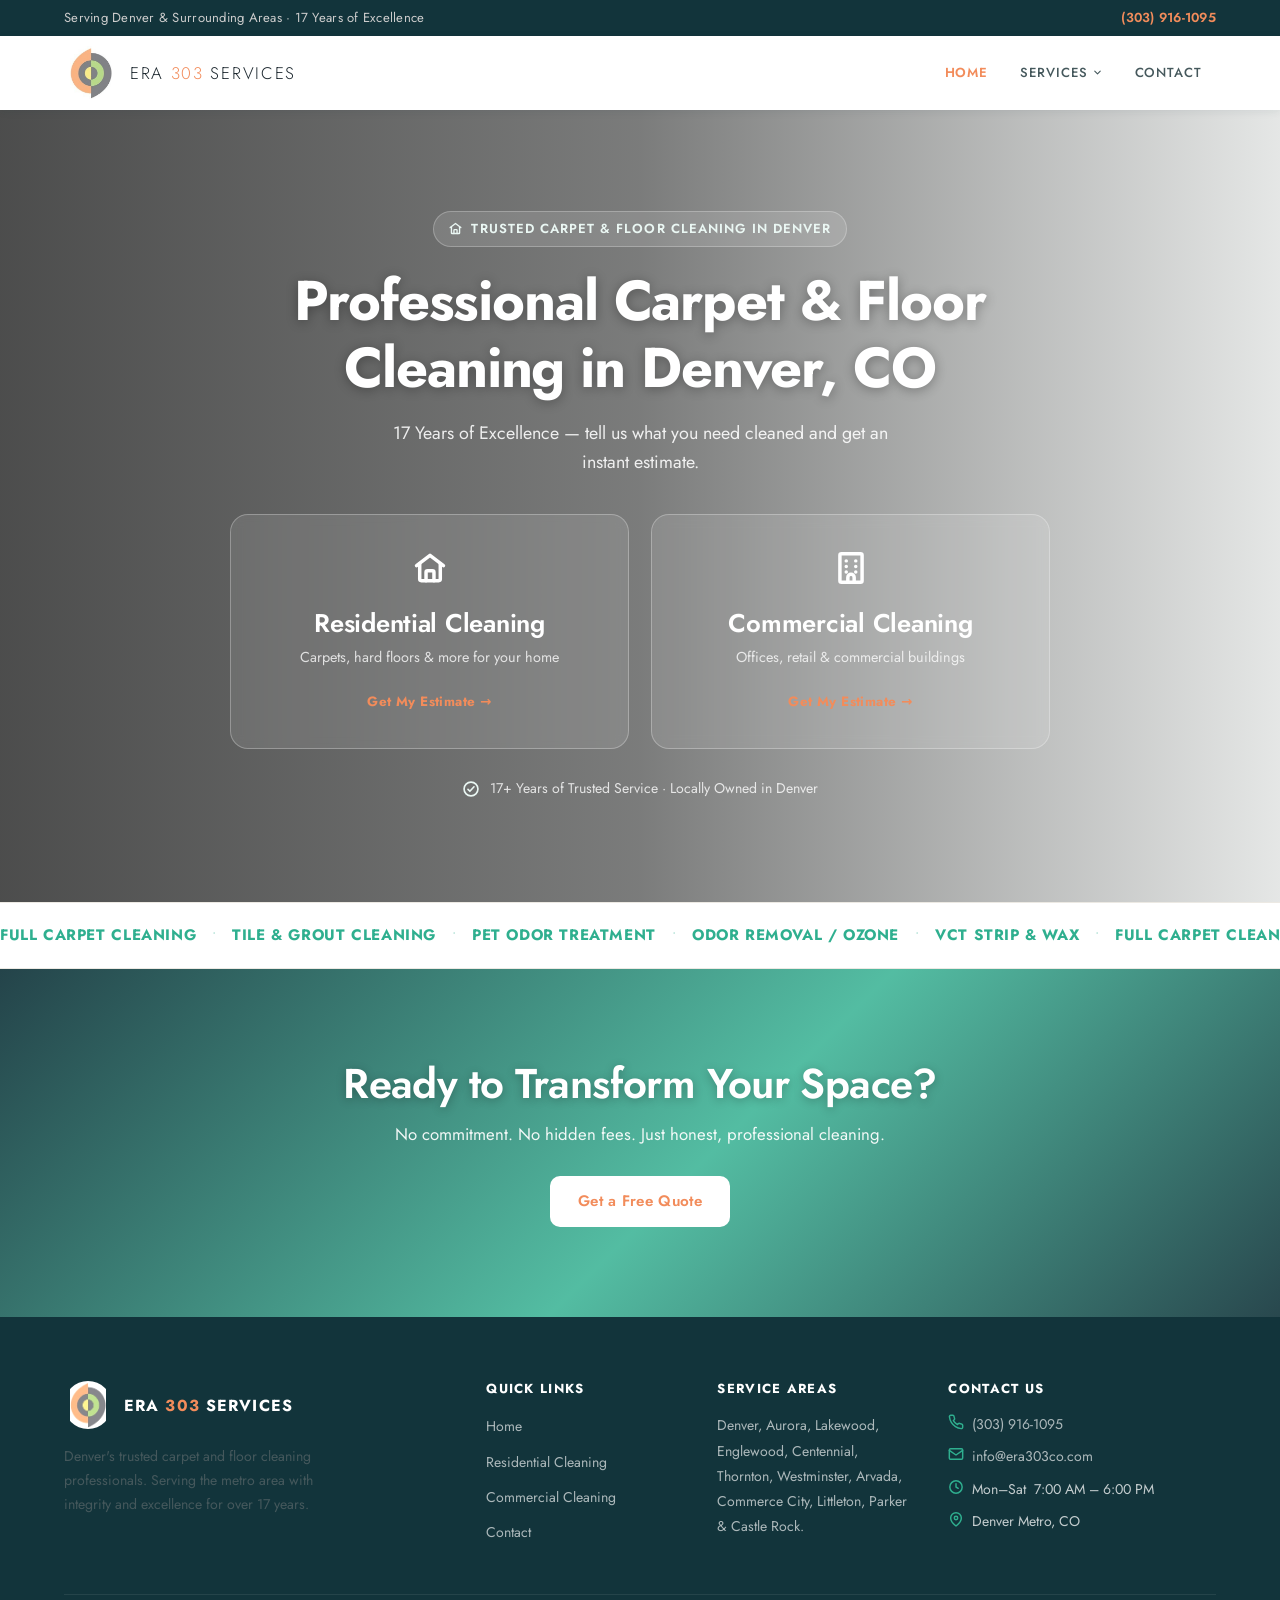
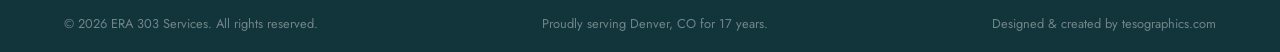
==== commit e042666e: "Route calculator quote requests to contact form" ====
--- a/index.html
+++ b/index.html
@@ -153,7 +153,7 @@
           <h4>Contact Us</h4>
           <ul class="footer-contact">
             <li><span class="fc-icon"><svg viewBox="0 0 24 24" fill="none" stroke="currentColor" stroke-width="2.2" stroke-linecap="round" stroke-linejoin="round"><path d="M22 16.92v3a2 2 0 0 1-2.18 2 19.79 19.79 0 0 1-8.63-3.07 19.5 19.5 0 0 1-6-6 19.79 19.79 0 0 1-3.07-8.67A2 2 0 0 1 4.11 2h3a2 2 0 0 1 2 1.72c.127.96.361 1.903.7 2.81a2 2 0 0 1-.45 2.11L8.09 9.91a16 16 0 0 0 6 6l1.27-1.27a2 2 0 0 1 2.11-.45c.907.339 1.85.573 2.81.7A2 2 0 0 1 22 16.92z"/></svg></span><a href="tel:+13039161095">(303) 916-1095</a></li>
-            <li><span class="fc-icon"><svg viewBox="0 0 24 24" fill="none" stroke="currentColor" stroke-width="2.2" stroke-linecap="round" stroke-linejoin="round"><rect x="2" y="4" width="20" height="16" rx="2"/><path d="M22 6.5l-10 7L2 6.5"/></svg></span><a href="mailto:era303services@gmail.com">era303services@gmail.com</a></li>
+            <li><span class="fc-icon"><svg viewBox="0 0 24 24" fill="none" stroke="currentColor" stroke-width="2.2" stroke-linecap="round" stroke-linejoin="round"><rect x="2" y="4" width="20" height="16" rx="2"/><path d="M22 6.5l-10 7L2 6.5"/></svg></span><a href="mailto:info@era303co.com">info@era303co.com</a></li>
             <li><span class="fc-icon"><svg viewBox="0 0 24 24" fill="none" stroke="currentColor" stroke-width="2.2" stroke-linecap="round" stroke-linejoin="round"><circle cx="12" cy="12" r="9.25"/><path d="M12 7v5l3.3 2"/></svg></span><span>Mon&ndash;Sat &nbsp;7:00 AM &ndash; 6:00 PM</span></li>
             <li><span class="fc-icon"><svg viewBox="0 0 24 24" fill="none" stroke="currentColor" stroke-width="2.2" stroke-linecap="round" stroke-linejoin="round"><path d="M20 10.5c0 6-8 12-8 12s-8-6-8-12a8 8 0 1 1 16 0z"/><circle cx="12" cy="10.5" r="2.6"/></svg></span><span>Denver Metro, CO</span></li>
           </ul>
